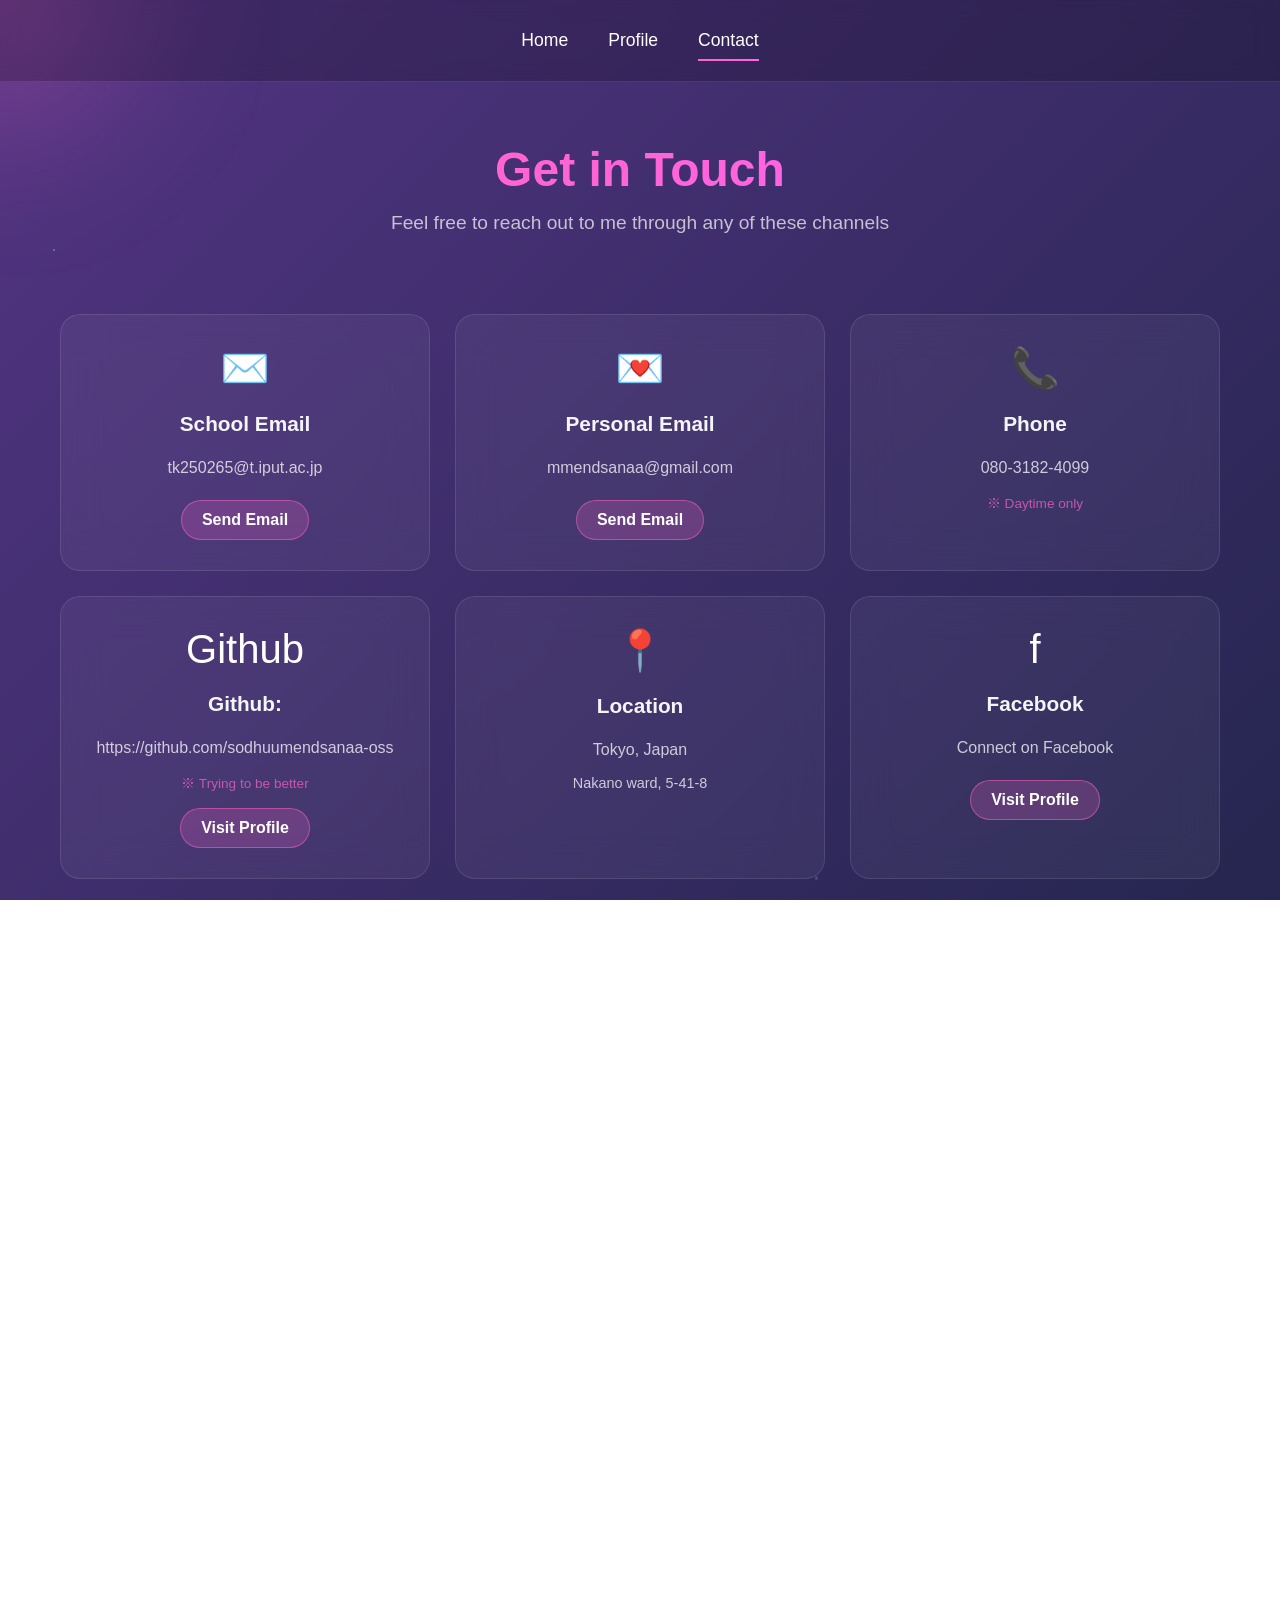
==== contactme.html @ 6705b15a "Update contactme.html" ====
<!DOCTYPE html>
<html lang="ja">
<head>
    <meta charset="UTF-8">
    <meta name="viewport" content="width=device-width, initial-scale=1.0">
    <title>Contact Me - Mendsanaa</title>
    <link rel="stylesheet" href="images/images2/contact.css">
</head>
<body>
    <!-- Animated background -->
    <div class="animated-bg"></div>
    
    <!-- Particle background -->
    <div class="particles-container" id="particlesContainer"></div>
    
    <!-- Mouse glow effect -->
    <div class="mouse-glow" id="mouseGlow"></div>

    <div class="container">
        <!-- Header with navigation -->
        <header class="header">
            <nav class="nav">
                <a href="index.html" class="nav-link">Home</a>
                <a href="index2.html" class="nav-link">Profile</a>
                <a href="contactme.html" class="nav-link active">Contact</a>
            </nav>
        </header>

        <!-- Main Contact Section -->
        <main class="contact-container">
            <!-- Contact Title -->
            <div class="contact-header">
                <h1>Get in Touch</h1>
                <p>Feel free to reach out to me through any of these channels</p>
            </div>

            <!-- Contact Cards Grid -->
            <div class="contact-grid">
                <!-- Email Card -->
                <div class="contact-card">
                    <div class="card-icon">✉️</div>
                    <h3>School Email</h3>
                    <p class="contact-detail">tk250265@t.iput.ac.jp</p>
                    <a href="mailto:tk250265@t.iput.ac.jp" class="card-link">Send Email</a>
                </div>

                <!-- Personal Email Card -->
                <div class="contact-card">
                    <div class="card-icon">💌</div>
                    <h3>Personal Email</h3>
                    <p class="contact-detail">mmendsanaa@gmail.com</p>
                    <a href="mailto:mmendsanaa@gmail.com" class="card-link">Send Email</a>
                </div>

                <!-- Phone Card -->
                <div class="contact-card">
                    <div class="card-icon">📞</div>
                    <h3>Phone</h3>
                    <p class="contact-detail">080-3182-4099</p>
                    <p class="card-note">※ Daytime only</p>
                </div>
                <div class="contact-card">
                    <div class="card-icon">Github</div>
                    <h3>Github:</h3>
                    <p class="contact-detail">https://github.com/sodhuumendsanaa-oss</p>
                    <p class="card-note">※ Trying to be better</p>
                    <a href="https://github.com/sodhuumendsanaa-oss" class="card-link" target="_blank" rel="noopener noreferrer">Visit Profile</a>
                </div>

                <!-- Location Card -->
                <div class="contact-card">
                    <div class="card-icon">📍</div>
                    <h3>Location</h3>
                    <p class="contact-detail">Tokyo, Japan</p>
                    <p class="contact-detail" style="font-size: 0.9rem;">Nakano ward, 5-41-8</p>
                </div>

                <!-- Facebook Card -->
                <div class="contact-card">
                    <div class="card-icon">f</div>
                    <h3>Facebook</h3>
                    <p class="contact-detail">Connect on Facebook</p>
                    <a href="https://www.facebook.com/profile.php?id=100008332772285" class="card-link" target="_blank" rel="noopener noreferrer">Visit Profile</a>
                </div>
                <div class="contact-card">
                    <div class="card-icon">Linkedin</div>
                    <h3>Linked in</h3>
                    <p class="contact-detail">Connect on Linkedin</p>
                    <a href="https://www.linkedin.com/in/myagmar-mendsanaa-64799b420/" class="card-link" target="_blank" rel="noopener noreferrer">Visit Profile</a>
                </div>

                <!-- Availability Card -->
                <div class="contact-card">
                    <div class="card-icon">⏰</div>
                    <h3>Availability</h3>
                    <p class="contact-detail">Best to contact during</p>
                    <p class="contact-detail" style="font-size: 0.9rem;">Daytime Hours (JST)</p>
                </div>
            </div>

            <!-- Contact Form Section -->
            <div class="contact-form-section">
                <h2>Send me a Message</h2>
                <form class="contact-form" id="contactForm">
                    <div class="form-group">
                        <label for="name">Your Name</label>
                        <input type="text" id="name" name="name" required>
                    </div>
                    <div class="form-group">
                        <label for="email">Your Email</label>
                        <input type="email" id="email" name="email" required>
                    </div>
                    <div class="form-group">
                        <label for="subject">Subject</label>
                        <input type="text" id="subject" name="subject" required>
                    </div>
                    <div class="form-group">
                        <label for="message">Message</label>
                        <textarea id="message" name="message" rows="5" required></textarea>
                    </div>
                    <button type="submit" class="btn btn-primary">Send Message</button>
                </form>
            </div>

            <!-- Quick Links -->
            <div class="quick-links">
                <a href="index.html" class="btn btn-secondary">← Back to Home</a>
                <a href="index2.html" class="btn btn-secondary">View Profile →</a>
            </div>
        </main>

        <!-- Footer -->
        <footer class="footer">
            <p>Thank you for reaching out • 2024-2025</p>
        </footer>
    </div>

    <!-- JavaScript -->
    <script src="images/images2/contact.js"></script>
</body>
</html>
---- images/images2/contact.css ----
/* ===== GLOBAL STYLES ===== */
* {
    margin: 0;
    padding: 0;
    box-sizing: border-box;
}

html, body {
    width: 100%;
    height: 100%;
    overflow-x: hidden;
    font-family: 'Segoe UI', Tahoma, Geneva, Verdana, sans-serif;
    color: #fff;
}

/* ===== ANIMATED BACKGROUND ===== */
.animated-bg {
    position: fixed;
    top: 0;
    left: 0;
    width: 100%;
    height: 100%;
    z-index: -2;
    background: linear-gradient(-45deg, #1a1a2e, #0f3460, #16213e, #533483);
    background-size: 400% 400%;
    animation: gradientShift 15s ease infinite;
}

@keyframes gradientShift {
    0% { background-position: 0% 50%; }
    50% { background-position: 100% 50%; }
    100% { background-position: 0% 50%; }
}

/* ===== PARTICLES BACKGROUND ===== */
.particles-container {
    position: fixed;
    top: 0;
    left: 0;
    width: 100%;
    height: 100%;
    z-index: -1;
    pointer-events: none;
}

.particle {
    position: absolute;
    background: rgba(255, 255, 255, 0.5);
    border-radius: 50%;
    pointer-events: none;
}

/* ===== MOUSE GLOW EFFECT ===== */
.mouse-glow {
    position: fixed;
    width: 400px;
    height: 400px;
    background: radial-gradient(circle, rgba(255, 100, 200, 0.3) 0%, transparent 70%);
    border-radius: 50%;
    filter: blur(60px);
    pointer-events: none;
    z-index: -1;
    top: -200px;
    left: -200px;
}

/* ===== MAIN CONTAINER ===== */
.container {
    position: relative;
    z-index: 1;
    min-height: 100vh;
    display: flex;
    flex-direction: column;
    overflow: hidden;
}

/* ===== HEADER & NAVIGATION ===== */
.header {
    padding: 20px 0;
    backdrop-filter: blur(10px);
    background: rgba(0, 0, 0, 0.2);
    border-bottom: 1px solid rgba(255, 255, 255, 0.1);
    position: sticky;
    top: 0;
    z-index: 100;
}

.nav {
    display: flex;
    justify-content: center;
    gap: 40px;
    max-width: 1200px;
    margin: 0 auto;
    padding: 0 20px;
}

.nav-link {
    color: #fff;
    text-decoration: none;
    font-size: 1.1rem;
    font-weight: 500;
    position: relative;
    transition: all 0.3s ease;
    padding: 10px 0;
}

.nav-link::after {
    content: '';
    position: absolute;
    bottom: 0;
    left: 0;
    width: 0;
    height: 2px;
    background: linear-gradient(90deg, #ff64c8, #ff64e8);
    transition: width 0.3s ease;
}

.nav-link:hover::after,
.nav-link.active::after {
    width: 100%;
}

/* ===== CONTACT CONTAINER ===== */
.contact-container {
    flex: 1;
    display: flex;
    flex-direction: column;
    align-items: center;
    justify-content: center;
    gap: 60px;
    padding: 60px 20px;
    max-width: 1200px;
    margin: 0 auto;
    width: 100%;
}

/* ===== CONTACT HEADER ===== */
.contact-header {
    text-align: center;
    animation: fadeInDown 0.8s ease-out;
}

@keyframes fadeInDown {
    from {
        opacity: 0;
        transform: translateY(-30px);
    }
    to {
        opacity: 1;
        transform: translateY(0);
    }
}

.contact-header h1 {
    font-size: 3rem;
    background: linear-gradient(135deg, #ff64c8, #ff64e8);
    -webkit-background-clip: text;
    -webkit-text-fill-color: transparent;
    background-clip: text;
    margin-bottom: 15px;
}

.contact-header p {
    font-size: 1.2rem;
    color: rgba(255, 255, 255, 0.7);
}

/* ===== CONTACT GRID ===== */
.contact-grid {
    display: grid;
    grid-template-columns: repeat(auto-fit, minmax(280px, 1fr));
    gap: 25px;
    width: 100%;
    margin: 20px 0;
}

/* ===== CONTACT CARD ===== */
.contact-card {
    backdrop-filter: blur(20px);
    background: rgba(255, 255, 255, 0.05);
    border: 1px solid rgba(255, 255, 255, 0.1);
    border-radius: 20px;
    padding: 30px;
    display: flex;
    flex-direction: column;
    align-items: center;
    text-align: center;
    transition: all 0.3s ease;
    animation: cardSlideUp 0.8s ease-out;
    animation-fill-mode: both;
}

.contact-card:nth-child(1) { animation-delay: 0.1s; }
.contact-card:nth-child(2) { animation-delay: 0.2s; }
.contact-card:nth-child(3) { animation-delay: 0.3s; }
.contact-card:nth-child(4) { animation-delay: 0.4s; }
.contact-card:nth-child(5) { animation-delay: 0.5s; }
.contact-card:nth-child(6) { animation-delay: 0.6s; }

@keyframes cardSlideUp {
    from {
        opacity: 0;
        transform: translateY(40px);
    }
    to {
        opacity: 1;
        transform: translateY(0);
    }
}

.contact-card:hover {
    background: rgba(255, 100, 200, 0.1);
    border-color: rgba(255, 100, 200, 0.4);
    box-shadow: 0 0 40px rgba(255, 100, 200, 0.25);
    transform: translateY(-10px);
}

.card-icon {
    font-size: 2.5rem;
    margin-bottom: 20px;
    display: block;
}

.contact-card h3 {
    font-size: 1.3rem;
    margin-bottom: 15px;
    color: rgba(255, 255, 255, 0.95);
}

.contact-detail {
    color: rgba(255, 255, 255, 0.75);
    margin: 8px 0;
    word-break: break-all;
}

.card-link {
    margin-top: 15px;
    padding: 10px 20px;
    background: rgba(255, 100, 200, 0.2);
    border: 1.5px solid rgba(255, 100, 200, 0.5);
    border-radius: 20px;
    color: #fff;
    text-decoration: none;
    font-weight: 600;
    transition: all 0.3s ease;
    display: inline-block;
}

.card-link:hover {
    background: rgba(255, 100, 200, 0.3);
    border-color: rgba(255, 100, 200, 0.8);
    box-shadow: 0 0 15px rgba(255, 100, 200, 0.3);
}

.card-note {
    font-size: 0.85rem;
    color: rgba(255, 100, 200, 0.7);
    margin-top: 10px;
}

/* ===== CONTACT FORM SECTION ===== */
.contact-form-section {
    width: 100%;
    max-width: 600px;
    backdrop-filter: blur(20px);
    background: rgba(255, 255, 255, 0.05);
    border: 1px solid rgba(255, 255, 255, 0.1);
    border-radius: 25px;
    padding: 40px;
    animation: fadeInUp 0.8s ease-out 0.3s both;
}

@keyframes fadeInUp {
    from {
        opacity: 0;
        transform: translateY(40px);
    }
    to {
        opacity: 1;
        transform: translateY(0);
    }
}

.contact-form-section h2 {
    font-size: 2rem;
    margin-bottom: 30px;
    text-align: center;
    background: linear-gradient(135deg, #ff64c8, #ff64e8);
    -webkit-background-clip: text;
    -webkit-text-fill-color: transparent;
    background-clip: text;
}

/* ===== FORM STYLES ===== */
.contact-form {
    display: flex;
    flex-direction: column;
    gap: 20px;
}

.form-group {
    display: flex;
    flex-direction: column;
}

.form-group label {
    margin-bottom: 8px;
    font-weight: 600;
    color: rgba(255, 255, 255, 0.9);
}

.form-group input,
.form-group textarea {
    padding: 15px;
    background: rgba(255, 255, 255, 0.05);
    border: 1.5px solid rgba(255, 255, 255, 0.1);
    border-radius: 12px;
    color: #fff;
    font-family: 'Segoe UI', Tahoma, Geneva, Verdana, sans-serif;
    font-size: 1rem;
    transition: all 0.3s ease;
}

.form-group input::placeholder,
.form-group textarea::placeholder {
    color: rgba(255, 255, 255, 0.3);
}

.form-group input:focus,
.form-group textarea:focus {
    outline: none;
    background: rgba(255, 255, 255, 0.08);
    border-color: rgba(255, 100, 200, 0.5);
    box-shadow: 0 0 20px rgba(255, 100, 200, 0.2);
}

.form-group textarea {
    resize: vertical;
    min-height: 120px;
}

/* ===== BUTTONS ===== */
.btn {
    padding: 15px 35px;
    border: none;
    border-radius: 25px;
    font-size: 1.05rem;
    font-weight: 700;
    cursor: pointer;
    text-decoration: none;
    transition: all 0.3s ease;
    position: relative;
    overflow: hidden;
    display: inline-block;
    text-align: center;
}

.btn::before {
    content: '';
    position: absolute;
    inset: 0;
    background: linear-gradient(135deg, rgba(255, 255, 255, 0.2), transparent);
    border-radius: 25px;
    z-index: -1;
}

.btn-primary {
    background: linear-gradient(135deg, #ff64c8, #ff100f);
    color: white;
    box-shadow: 0 4px 20px rgba(255, 100, 200, 0.3);
    width: 100%;
}

.btn-primary:hover {
    transform: translateY(-3px);
    box-shadow: 0 8px 35px rgba(255, 100, 200, 0.5);
}

.btn-secondary {
    background: rgba(255, 255, 255, 0.1);
    color: white;
    border: 2px solid rgba(255, 100, 200, 0.4);
}

.btn-secondary:hover {
    background: rgba(255, 100, 200, 0.2);
    border-color: rgba(255, 100, 200, 0.8);
    box-shadow: 0 0 25px rgba(255, 100, 200, 0.3);
    transform: translateY(-3px);
}

/* ===== QUICK LINKS ===== */
.quick-links {
    display: flex;
    gap: 20px;
    flex-wrap: wrap;
    justify-content: center;
    animation: fadeInUp 0.8s ease-out 0.5s both;
}

/* ===== FOOTER ===== */
.footer {
    text-align: center;
    padding: 30px 20px;
    background: rgba(0, 0, 0, 0.3);
    border-top: 1px solid rgba(255, 255, 255, 0.1);
    backdrop-filter: blur(10px);
    color: rgba(255, 255, 255, 0.6);
    font-size: 0.9rem;
}

/* ===== RESPONSIVE DESIGN ===== */
@media (max-width: 768px) {
    .contact-header h1 {
        font-size: 2rem;
    }

    .contact-form-section {
        padding: 25px;
    }

    .contact-grid {
        grid-template-columns: repeat(auto-fit, minmax(200px, 1fr));
        gap: 15px;
    }

    .contact-card {
        padding: 20px;
    }

    .card-icon {
        font-size: 2rem;
    }

    .nav {
        gap: 20px;
    }

    .nav-link {
        font-size: 0.95rem;
    }

    .quick-links {
        flex-direction: column;
    }

    .quick-links .btn {
        width: 100%;
    }

    .mouse-glow {
        width: 250px;
        height: 250px;
        top: -125px;
        left: -125px;
    }
}

@media (max-width: 480px) {
    .contact-container {
        padding: 30px 15px;
        gap: 40px;
    }

    .contact-header h1 {
        font-size: 1.8rem;
    }

    .contact-header p {
        font-size: 1rem;
    }

    .contact-grid {
        grid-template-columns: 1fr;
    }

    .contact-form-section {
        border-radius: 15px;
        padding: 20px;
    }

    .btn {
        padding: 12px 24px;
        font-size: 0.95rem;
    }

    .contact-detail {
        font-size: 0.9rem;
    }
}
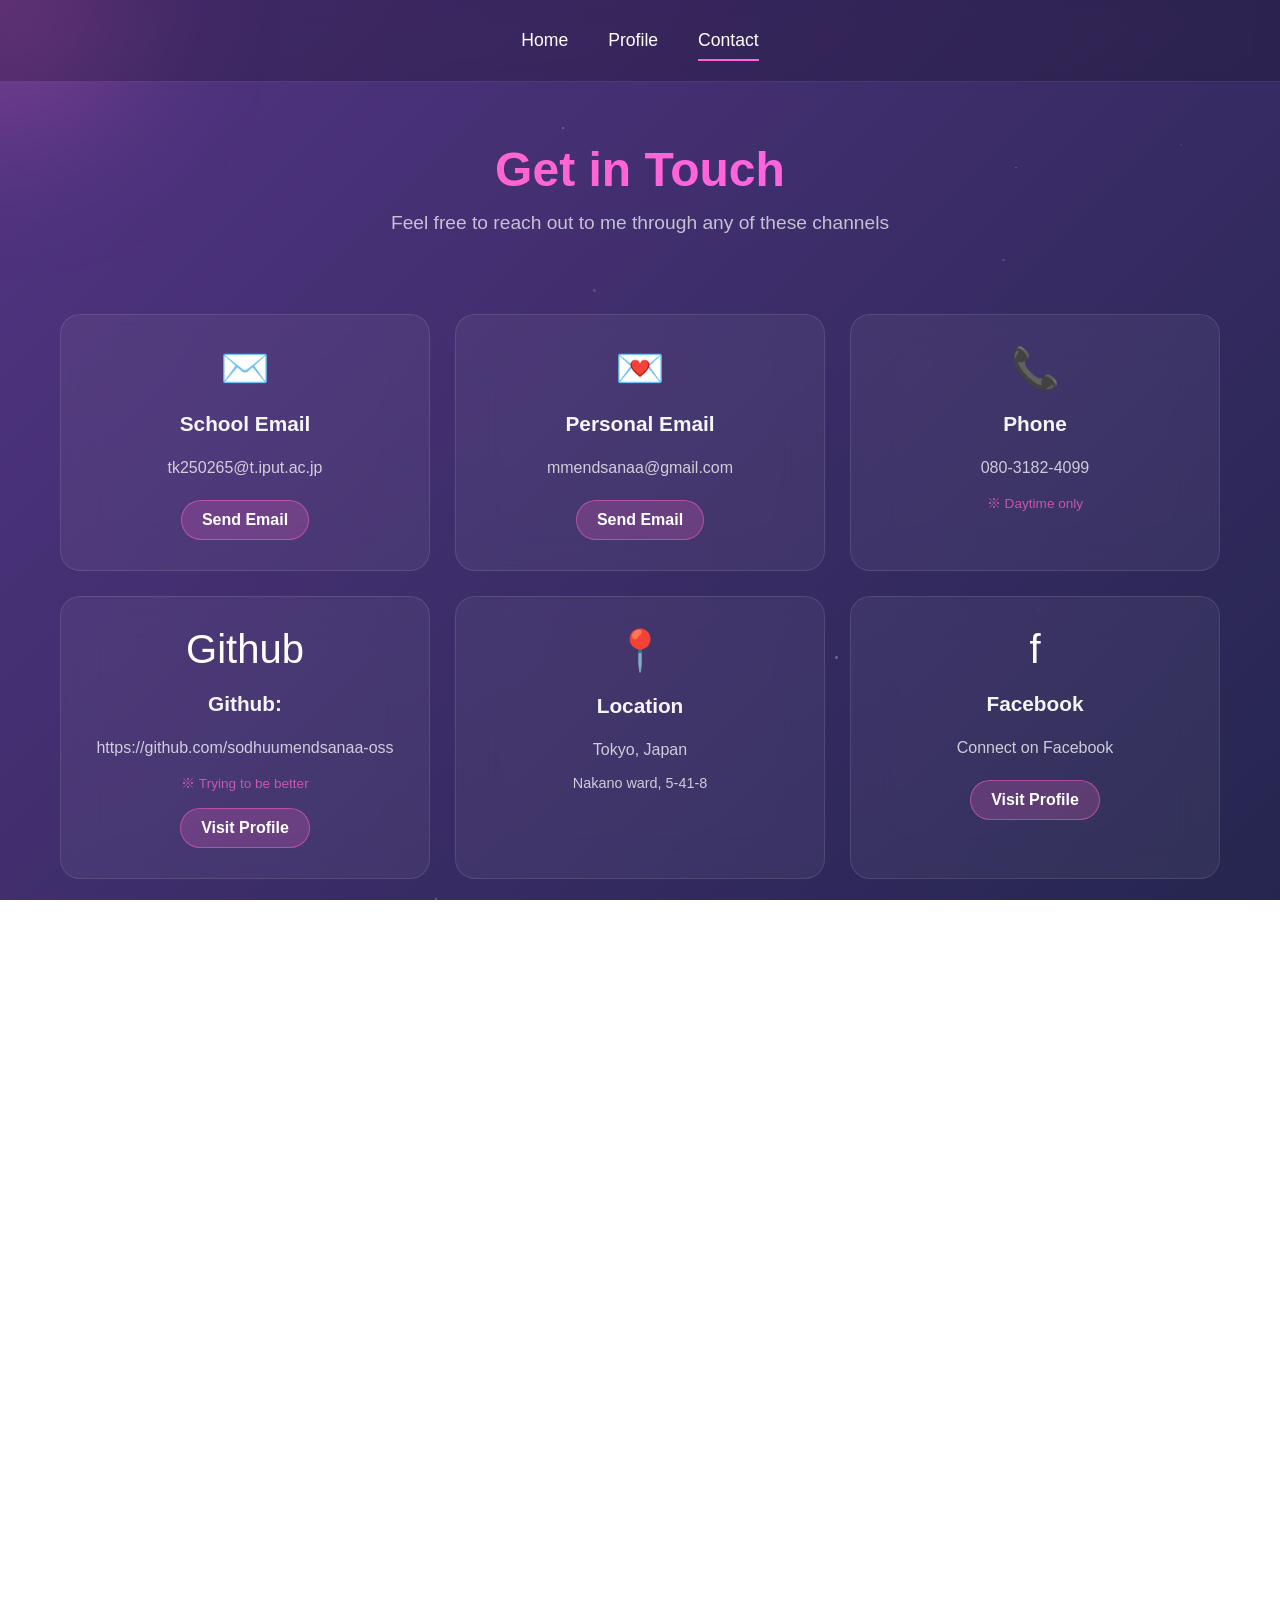
==== commit 5e7b362b: "Update contactme.html" ====
--- a/contactme.html
+++ b/contactme.html
@@ -86,7 +86,7 @@
                     <div class="card-icon">Linkedin</div>
                     <h3>Linked in</h3>
                     <p class="contact-detail">Connect on Linkedin</p>
-                    <a href="https://www.linkedin.com/in/myagmar-mendsanaa-64799b420/" class="card-link" target="_blank" rel="noopener noreferrer">Visit Profile</a>
+                    <a href="www.linkedin.com/in/myagmar-mendsanaa-64799b420" class="card-link" target="_blank" rel="noopener noreferrer">Visit Profile</a>
                 </div>
 
                 <!-- Availability Card -->
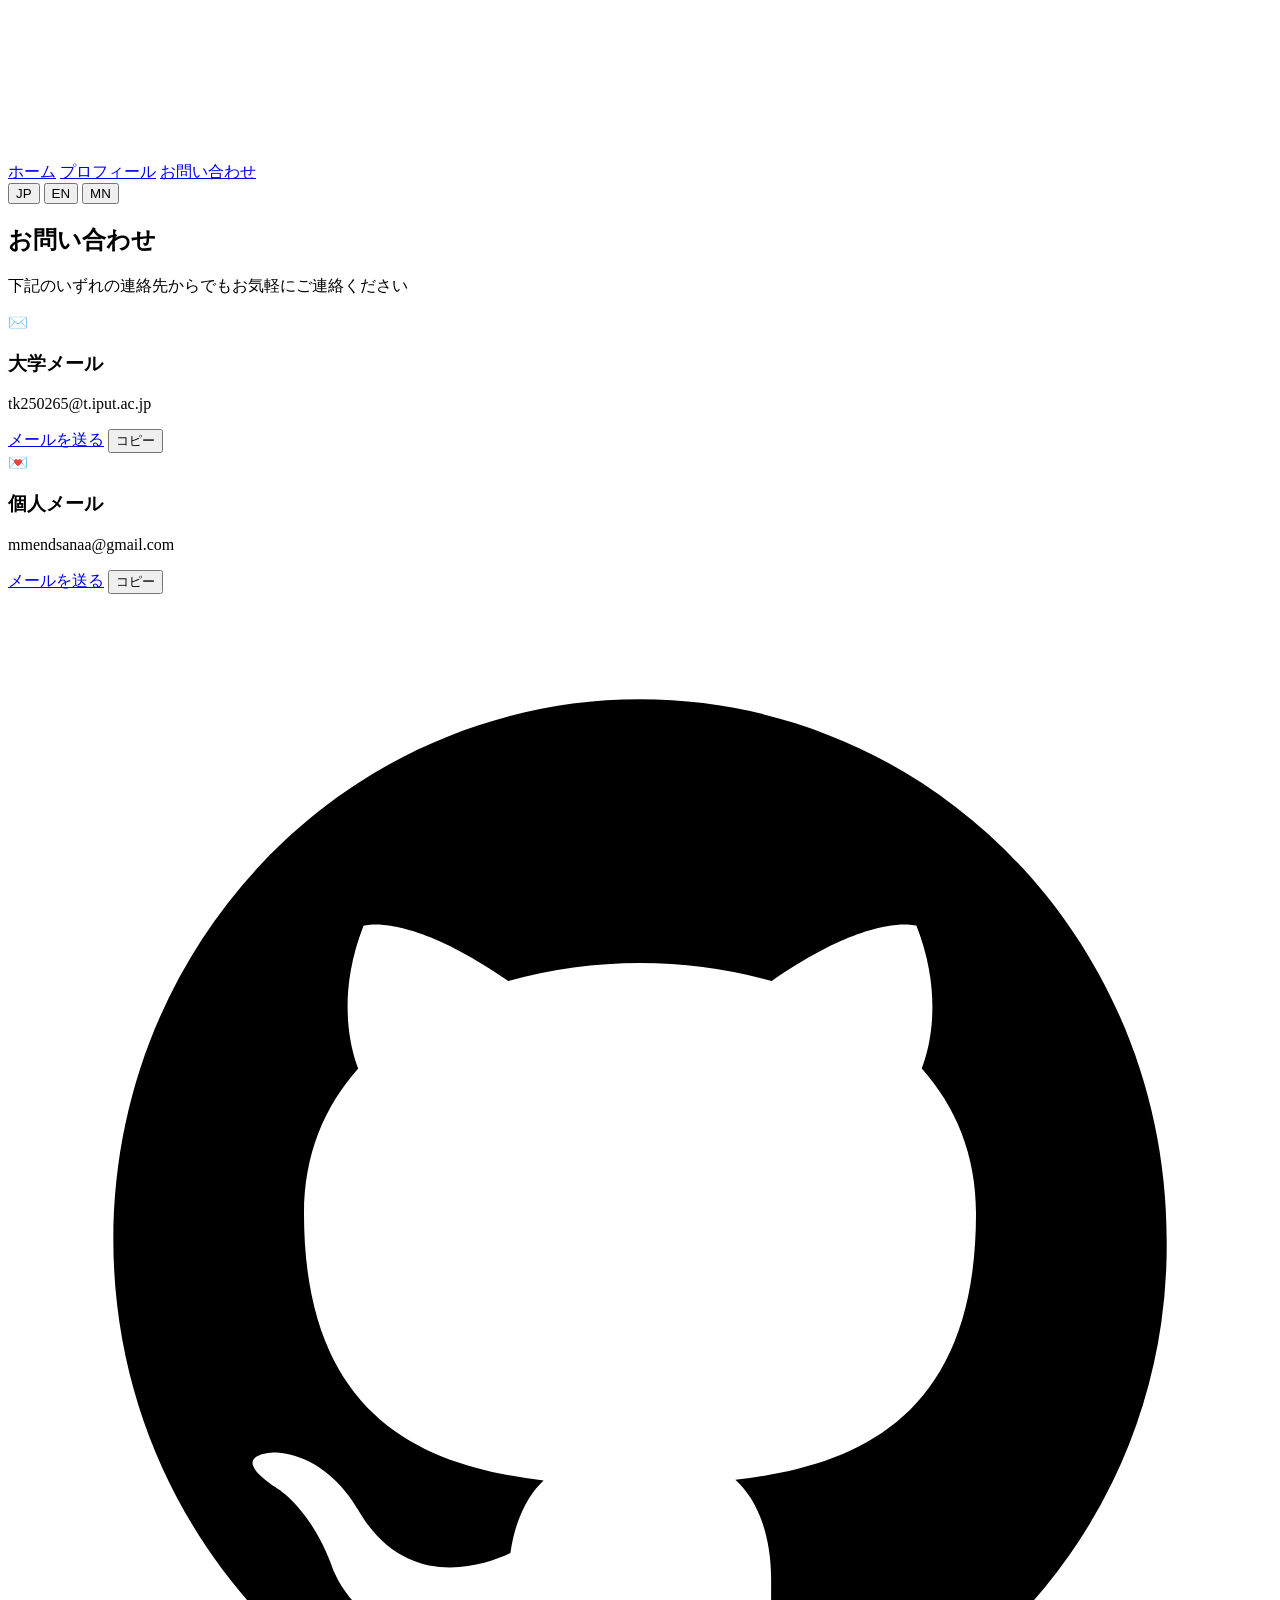
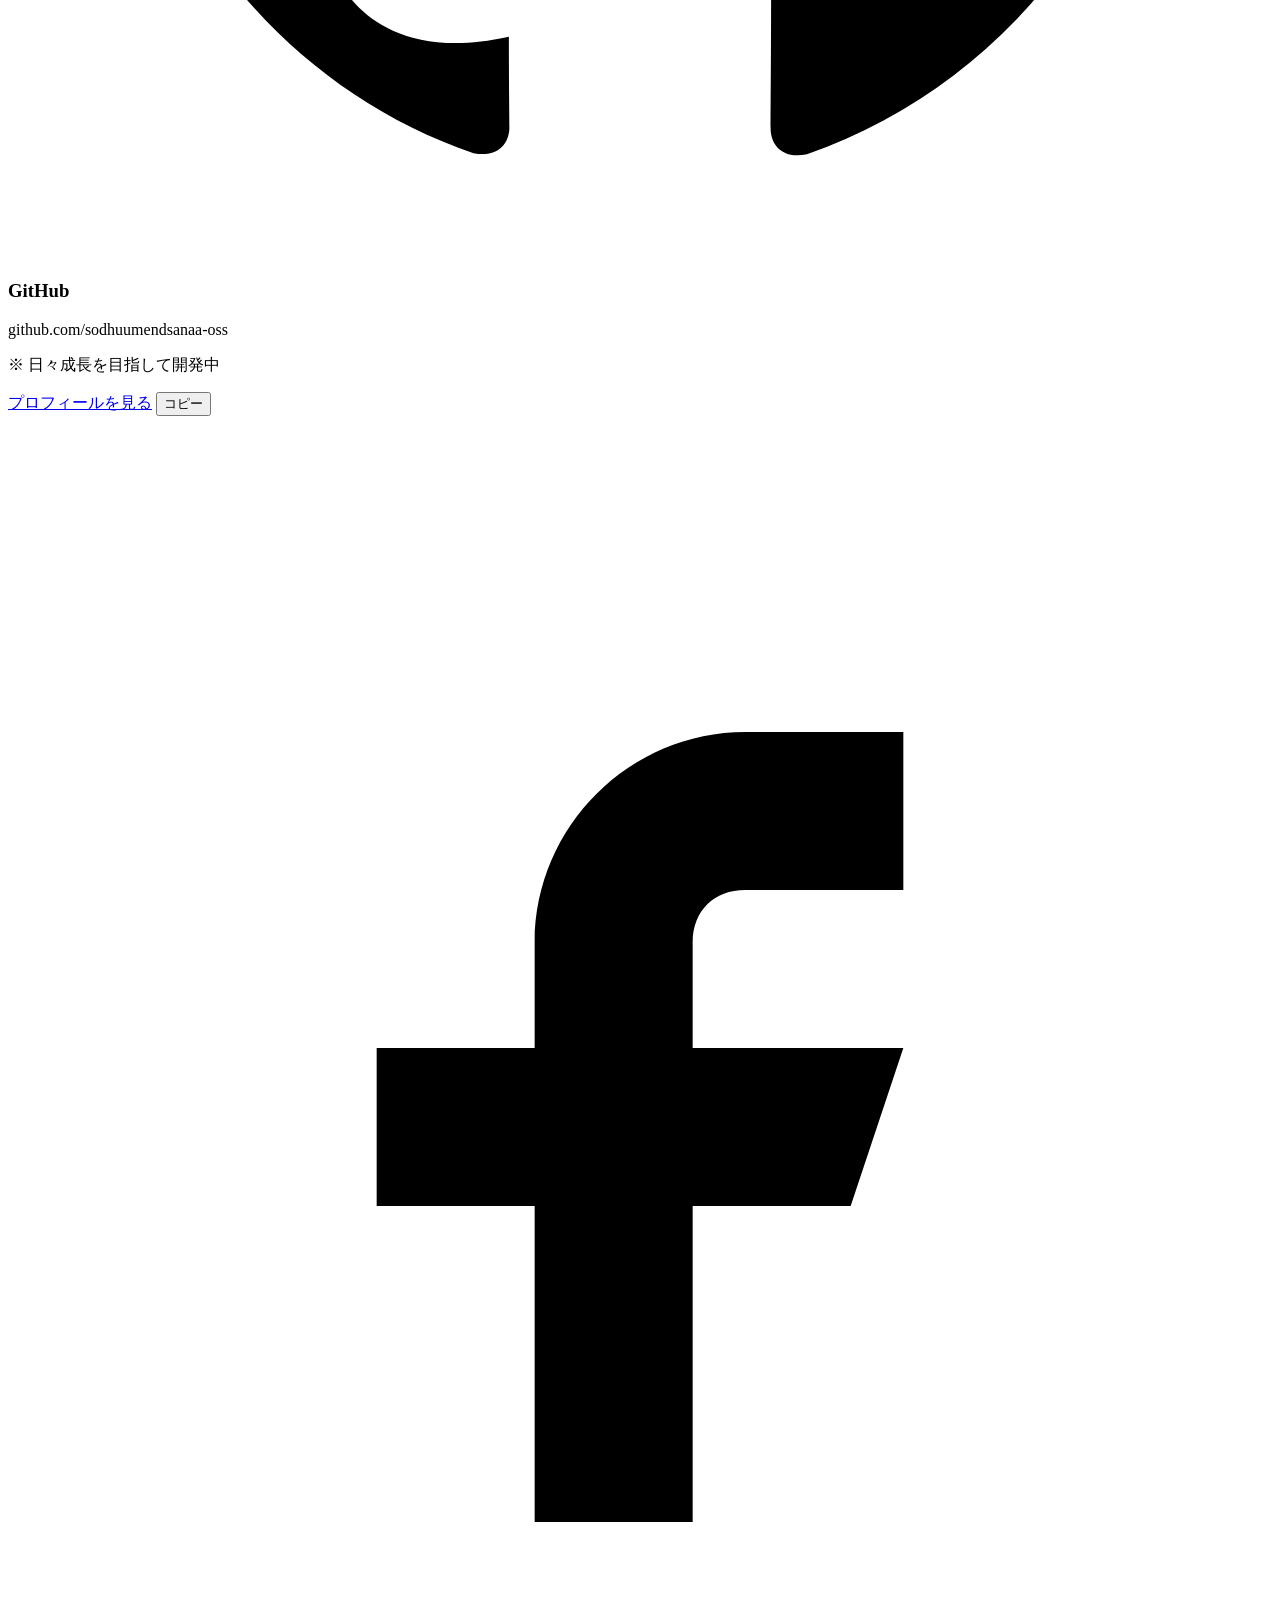
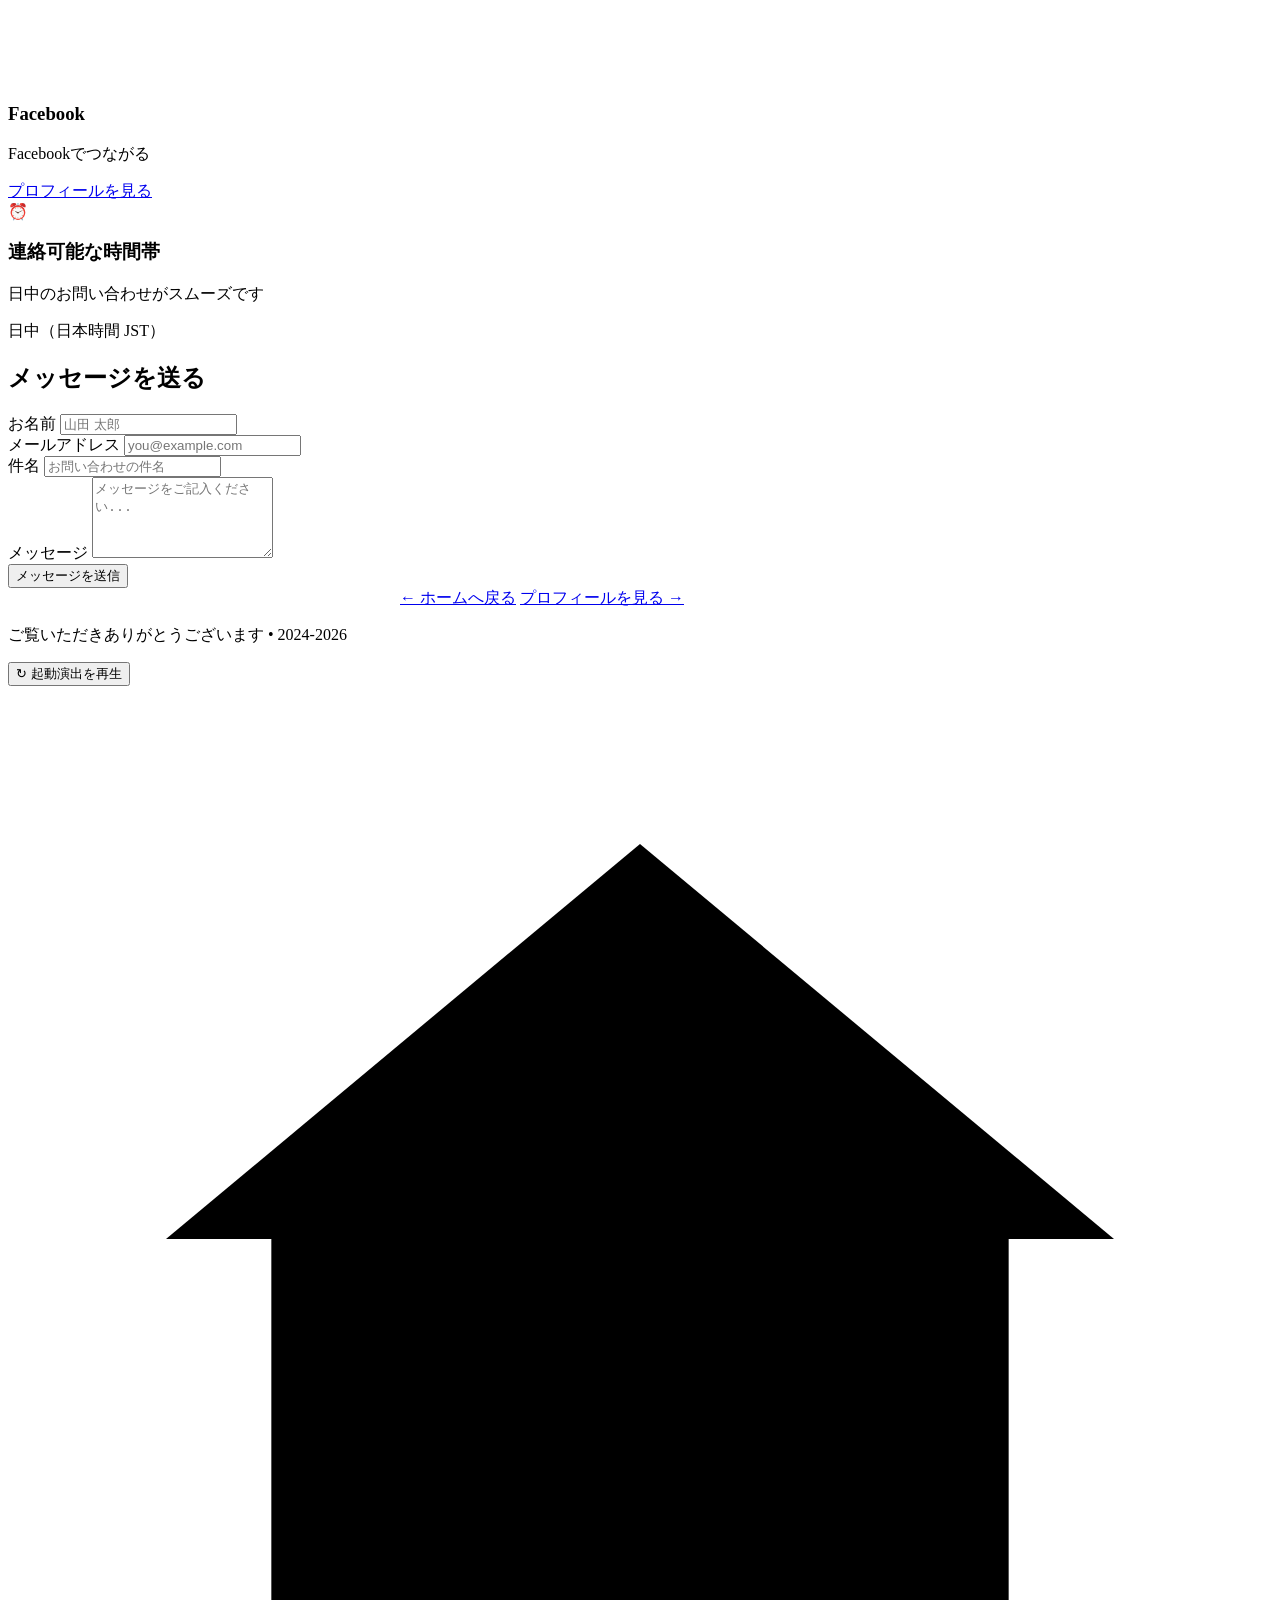
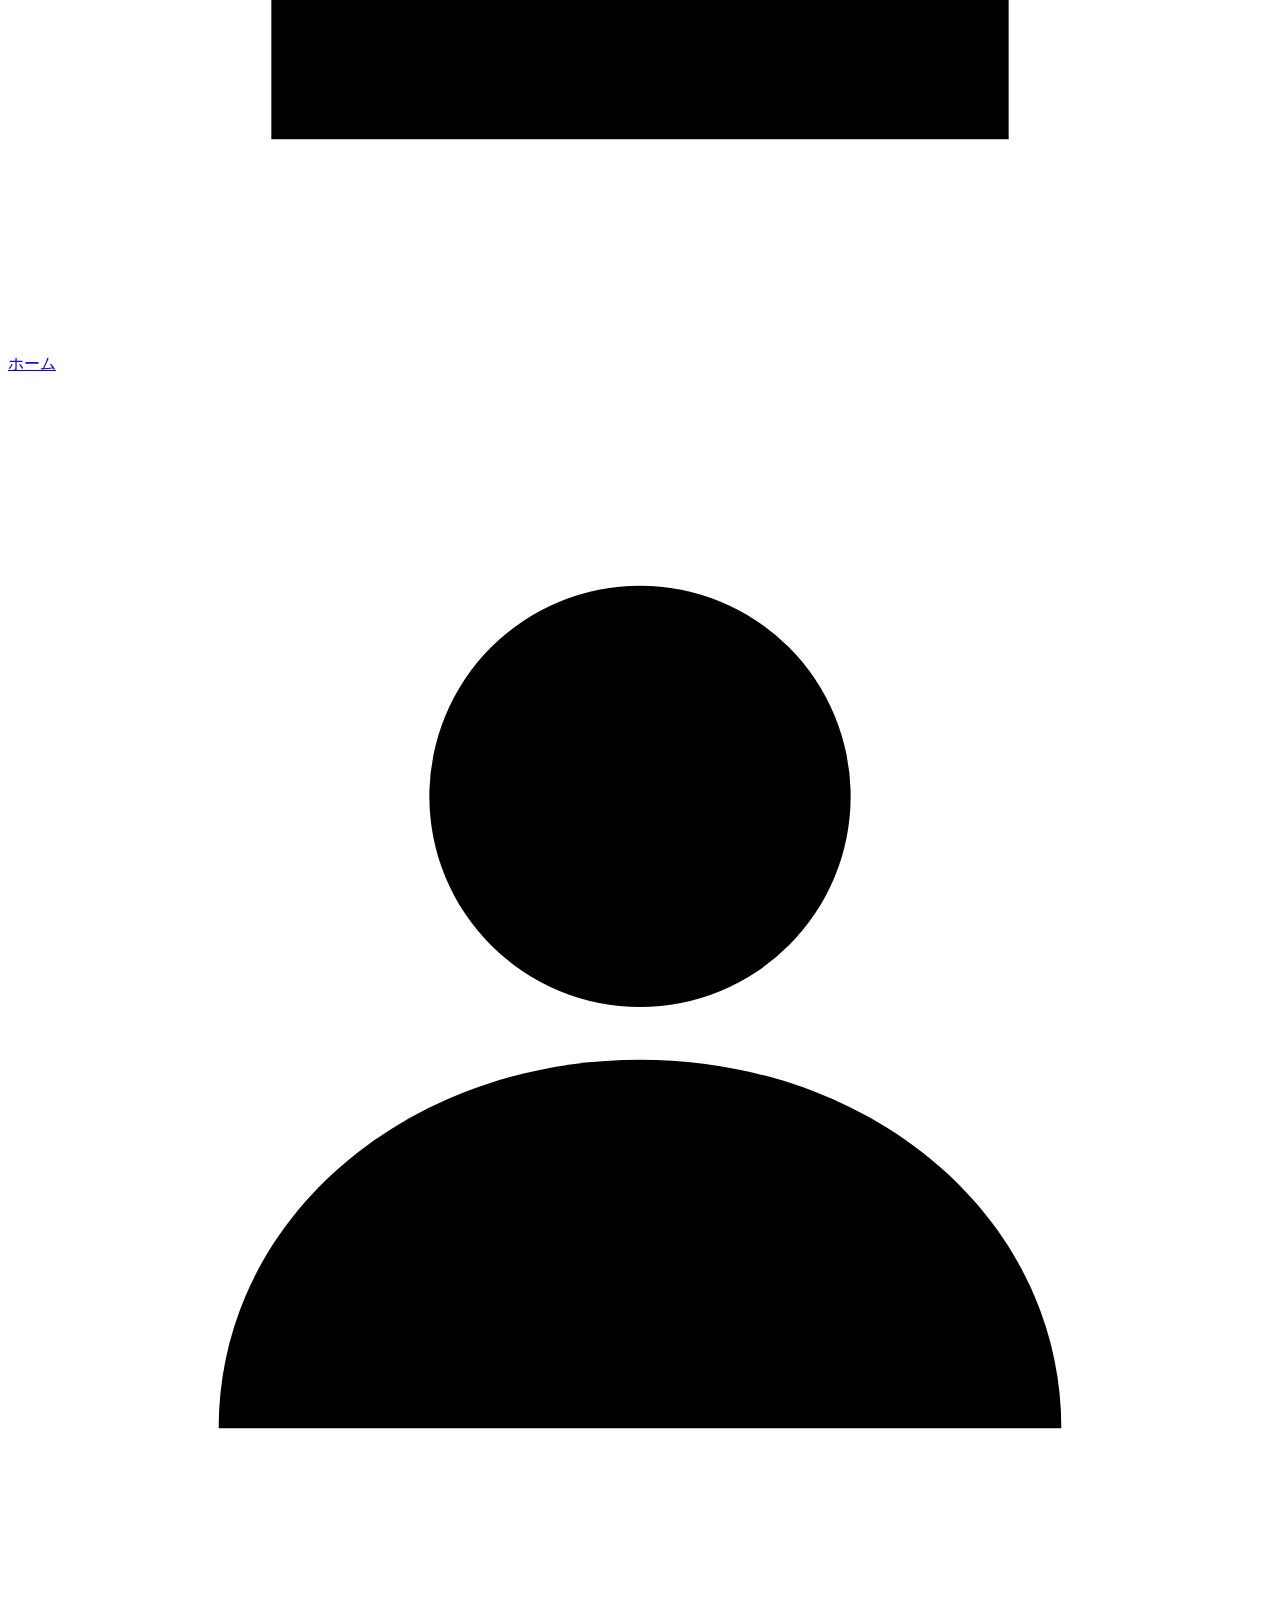
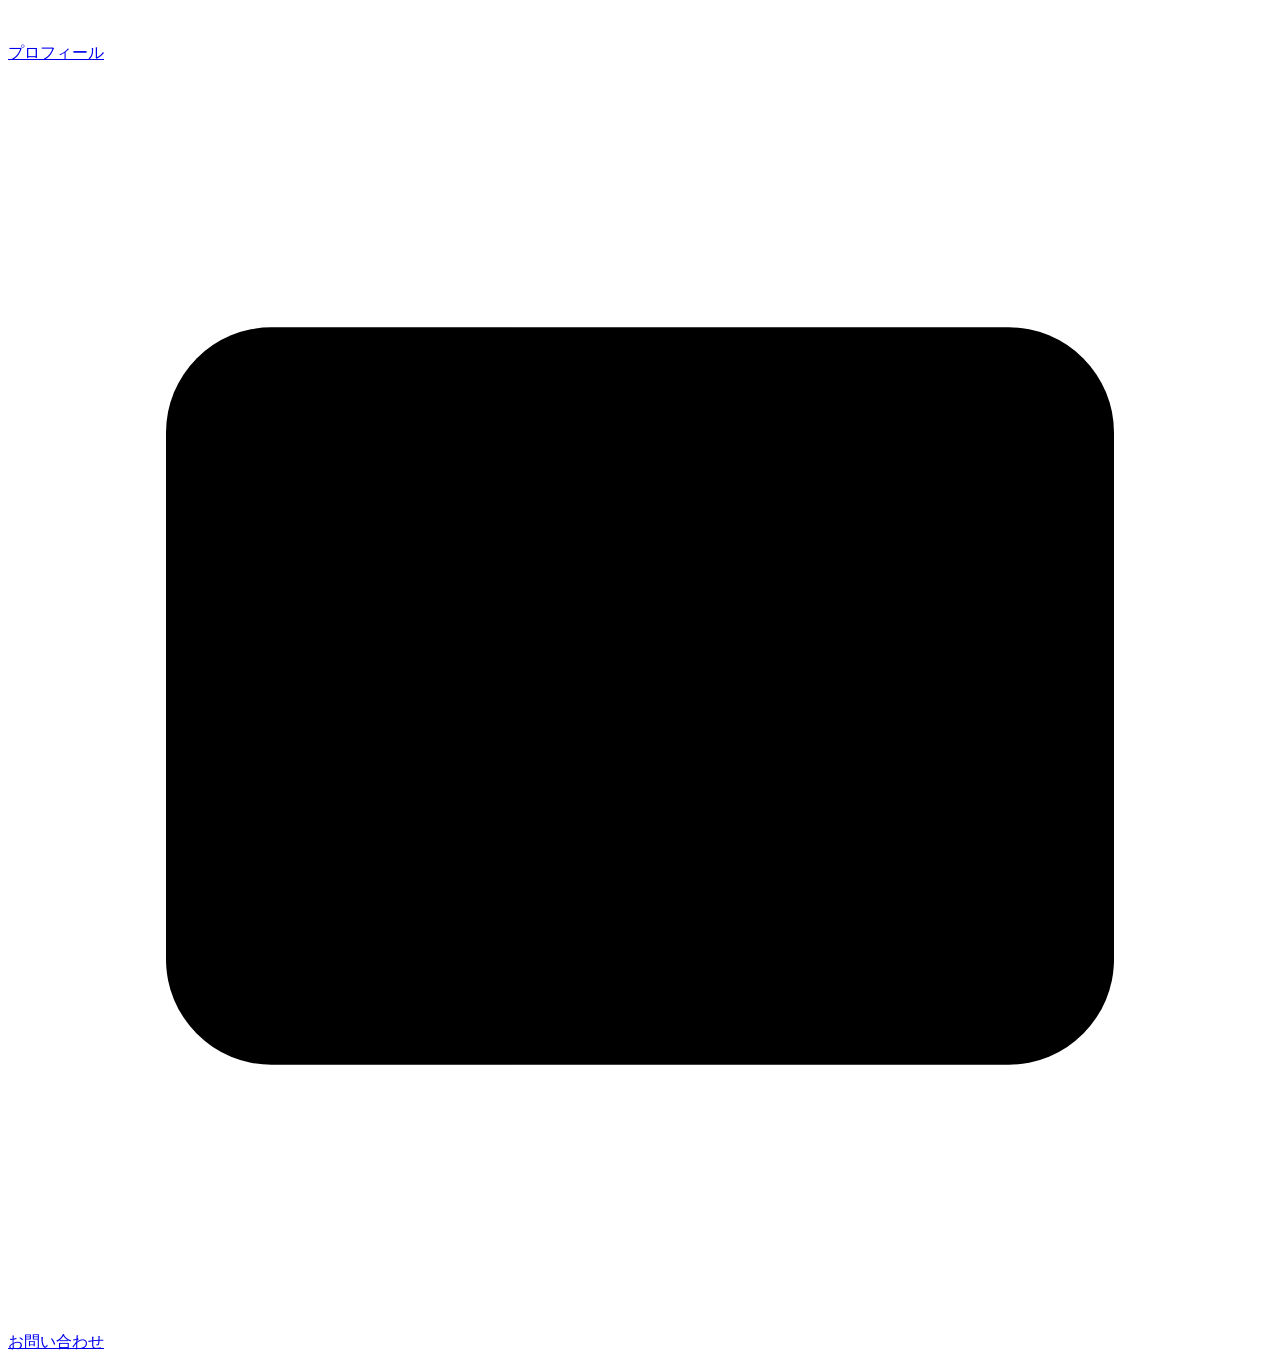
==== commit c1122239: "Add files via upload" ====
--- a/contactme.html
+++ b/contactme.html
@@ -1,141 +1,179 @@
-<!DOCTYPE html>
-<html lang="ja">
-<head>
-    <meta charset="UTF-8">
-    <meta name="viewport" content="width=device-width, initial-scale=1.0">
-    <title>Contact Me - Mendsanaa</title>
-    <link rel="stylesheet" href="images/images2/contact.css">
-</head>
-<body>
-    <!-- Animated background -->
-    <div class="animated-bg"></div>
-    
-    <!-- Particle background -->
-    <div class="particles-container" id="particlesContainer"></div>
-    
-    <!-- Mouse glow effect -->
-    <div class="mouse-glow" id="mouseGlow"></div>
-
-    <div class="container">
-        <!-- Header with navigation -->
-        <header class="header">
-            <nav class="nav">
-                <a href="index.html" class="nav-link">Home</a>
-                <a href="index2.html" class="nav-link">Profile</a>
-                <a href="contactme.html" class="nav-link active">Contact</a>
-            </nav>
-        </header>
-
-        <!-- Main Contact Section -->
-        <main class="contact-container">
-            <!-- Contact Title -->
-            <div class="contact-header">
-                <h1>Get in Touch</h1>
-                <p>Feel free to reach out to me through any of these channels</p>
-            </div>
-
-            <!-- Contact Cards Grid -->
-            <div class="contact-grid">
-                <!-- Email Card -->
-                <div class="contact-card">
-                    <div class="card-icon">✉️</div>
-                    <h3>School Email</h3>
-                    <p class="contact-detail">tk250265@t.iput.ac.jp</p>
-                    <a href="mailto:tk250265@t.iput.ac.jp" class="card-link">Send Email</a>
-                </div>
-
-                <!-- Personal Email Card -->
-                <div class="contact-card">
-                    <div class="card-icon">💌</div>
-                    <h3>Personal Email</h3>
-                    <p class="contact-detail">mmendsanaa@gmail.com</p>
-                    <a href="mailto:mmendsanaa@gmail.com" class="card-link">Send Email</a>
-                </div>
-
-                <!-- Phone Card -->
-                <div class="contact-card">
-                    <div class="card-icon">📞</div>
-                    <h3>Phone</h3>
-                    <p class="contact-detail">080-3182-4099</p>
-                    <p class="card-note">※ Daytime only</p>
-                </div>
-                <div class="contact-card">
-                    <div class="card-icon">Github</div>
-                    <h3>Github:</h3>
-                    <p class="contact-detail">https://github.com/sodhuumendsanaa-oss</p>
-                    <p class="card-note">※ Trying to be better</p>
-                    <a href="https://github.com/sodhuumendsanaa-oss" class="card-link" target="_blank" rel="noopener noreferrer">Visit Profile</a>
-                </div>
-
-                <!-- Location Card -->
-                <div class="contact-card">
-                    <div class="card-icon">📍</div>
-                    <h3>Location</h3>
-                    <p class="contact-detail">Tokyo, Japan</p>
-                    <p class="contact-detail" style="font-size: 0.9rem;">Nakano ward, 5-41-8</p>
-                </div>
-
-                <!-- Facebook Card -->
-                <div class="contact-card">
-                    <div class="card-icon">f</div>
-                    <h3>Facebook</h3>
-                    <p class="contact-detail">Connect on Facebook</p>
-                    <a href="https://www.facebook.com/profile.php?id=100008332772285" class="card-link" target="_blank" rel="noopener noreferrer">Visit Profile</a>
-                </div>
-                <div class="contact-card">
-                    <div class="card-icon">Linkedin</div>
-                    <h3>Linked in</h3>
-                    <p class="contact-detail">Connect on Linkedin</p>
-                    <a href="www.linkedin.com/in/myagmar-mendsanaa-64799b420" class="card-link" target="_blank" rel="noopener noreferrer">Visit Profile</a>
-                </div>
-
-                <!-- Availability Card -->
-                <div class="contact-card">
-                    <div class="card-icon">⏰</div>
-                    <h3>Availability</h3>
-                    <p class="contact-detail">Best to contact during</p>
-                    <p class="contact-detail" style="font-size: 0.9rem;">Daytime Hours (JST)</p>
-                </div>
-            </div>
-
-            <!-- Contact Form Section -->
-            <div class="contact-form-section">
-                <h2>Send me a Message</h2>
-                <form class="contact-form" id="contactForm">
-                    <div class="form-group">
-                        <label for="name">Your Name</label>
-                        <input type="text" id="name" name="name" required>
-                    </div>
-                    <div class="form-group">
-                        <label for="email">Your Email</label>
-                        <input type="email" id="email" name="email" required>
-                    </div>
-                    <div class="form-group">
-                        <label for="subject">Subject</label>
-                        <input type="text" id="subject" name="subject" required>
-                    </div>
-                    <div class="form-group">
-                        <label for="message">Message</label>
-                        <textarea id="message" name="message" rows="5" required></textarea>
-                    </div>
-                    <button type="submit" class="btn btn-primary">Send Message</button>
-                </form>
-            </div>
-
-            <!-- Quick Links -->
-            <div class="quick-links">
-                <a href="index.html" class="btn btn-secondary">← Back to Home</a>
-                <a href="index2.html" class="btn btn-secondary">View Profile →</a>
-            </div>
-        </main>
-
-        <!-- Footer -->
-        <footer class="footer">
-            <p>Thank you for reaching out • 2024-2025</p>
-        </footer>
-    </div>
-
-    <!-- JavaScript -->
-    <script src="images/images2/contact.js"></script>
-</body>
-</html>
+<!DOCTYPE html>
+<html lang="ja">
+<head>
+    <meta charset="UTF-8">
+    <meta name="viewport" content="width=device-width, initial-scale=1.0, viewport-fit=cover">
+    <meta name="theme-color" content="#16213e">
+    <link rel="icon" type="image/svg+xml" href="data:image/svg+xml,%3Csvg xmlns='http://www.w3.org/2000/svg' viewBox='0 0 64 64'%3E%3Crect width='64' height='64' rx='16' fill='%2316213e'/%3E%3Ctext x='50%25' y='54%25' dominant-baseline='middle' text-anchor='middle' font-family='sans-serif' font-weight='800' font-size='34' fill='%2364c8ff'%3EM%3C/text%3E%3C/svg%3E">
+    <title>お問い合わせ - Mendsanaa</title>
+    <script>
+        if (!sessionStorage.getItem('mendsanaa_boot_done') || location.search.indexOf('intro=1') !== -1) {
+            document.documentElement.classList.add('boot-active');
+        }
+    </script>
+    <link rel="preconnect" href="https://fonts.googleapis.com">
+    <link rel="preconnect" href="https://fonts.gstatic.com" crossorigin>
+    <link href="https://fonts.googleapis.com/css2?family=JetBrains+Mono:wght@500;700;800&family=Noto+Sans+JP:wght@400;500;700;800&family=Noto+Sans:wght@400;600;700&family=Plus+Jakarta+Sans:wght@600;700;800&display=swap" rel="stylesheet">
+    <link rel="stylesheet" href="images/images2/styles.css">
+</head>
+<body data-page="contact">
+    <!-- Animated Gradient Background -->
+    <div class="animated-bg" aria-hidden="true"></div>
+    <canvas class="particles-canvas" id="particlesCanvas" aria-hidden="true"></canvas>
+    <div class="mouse-glow" id="mouseGlow" aria-hidden="true"></div>
+
+    <div class="page-shell">
+        <!-- Clean Sticky Header -->
+        <header class="top-bar">
+            <div class="top-bar-inner">
+                <nav class="desktop-nav" aria-label="Main navigation">
+                    <a href="index.html" data-i18n="nav_home">ホーム</a>
+                    <a href="index2.html" data-i18n="nav_profile">プロフィール</a>
+                    <a href="contactme.html" class="active" data-i18n="nav_contact">お問い合わせ</a>
+                </nav>
+
+                <div class="lang-switcher" role="group" aria-label="Language switcher">
+                    <button type="button" class="lang-btn active" data-lang="ja" aria-pressed="true">JP</button>
+                    <button type="button" class="lang-btn" data-lang="en" aria-pressed="false">EN</button>
+                    <button type="button" class="lang-btn" data-lang="mn" aria-pressed="false">MN</button>
+                </div>
+            </div>
+        </header>
+
+        <!-- Main Contact Content -->
+        <main class="main-content">
+            <section class="section-block reveal is-in">
+                <div class="section-header">
+                    <h1 class="section-title" data-i18n="contact_title">お問い合わせ</h1>
+                    <p class="section-subtitle" data-i18n="contact_sub">下記のいずれの連絡先からでもお気軽にご連絡ください</p>
+                </div>
+
+                <!-- Contact Cards Grid -->
+                <div class="contact-grid">
+                    <article class="glass-card contact-card">
+                        <div class="contact-card-head">
+                            <div class="contact-icon-box">✉️</div>
+                            <h3 data-i18n="contact_school_email">大学メール</h3>
+                        </div>
+                        <p class="contact-detail">tk250265@t.iput.ac.jp</p>
+                        <div class="contact-card-actions">
+                            <a href="mailto:tk250265@t.iput.ac.jp" class="mini-btn" data-i18n="contact_btn_email">メールを送る</a>
+                            <button type="button" class="mini-btn copy-btn" data-copy="tk250265@t.iput.ac.jp" data-i18n="contact_btn_copy">コピー</button>
+                        </div>
+                    </article>
+
+                    <article class="glass-card contact-card">
+                        <div class="contact-card-head">
+                            <div class="contact-icon-box">💌</div>
+                            <h3 data-i18n="contact_personal_email">個人メール</h3>
+                        </div>
+                        <p class="contact-detail">mmendsanaa@gmail.com</p>
+                        <div class="contact-card-actions">
+                            <a href="mailto:mmendsanaa@gmail.com" class="mini-btn" data-i18n="contact_btn_email">メールを送る</a>
+                            <button type="button" class="mini-btn copy-btn" data-copy="mmendsanaa@gmail.com" data-i18n="contact_btn_copy">コピー</button>
+                        </div>
+                    </article>
+
+                    <article class="glass-card contact-card">
+                        <div class="contact-card-head">
+                            <div class="contact-icon-box">
+                                <svg viewBox="0 0 24 24"><path d="M12 2C6.48 2 2 6.58 2 12.26c0 4.54 2.87 8.39 6.84 9.75.5.09.68-.22.68-.49 0-.24-.01-.88-.01-1.72-2.78.62-3.37-1.37-3.37-1.37-.45-1.18-1.11-1.5-1.11-1.5-.91-.64.07-.63.07-.63 1 .07 1.53 1.06 1.53 1.06.89 1.57 2.34 1.12 2.91.85.09-.66.35-1.12.63-1.38-2.22-.26-4.55-1.14-4.55-5.07 0-1.12.39-2.03 1.03-2.75-.1-.26-.45-1.3.1-2.71 0 0 .84-.28 2.75 1.05a9.3 9.3 0 0 1 5 0c1.91-1.33 2.75-1.05 2.75-1.05.55 1.41.2 2.45.1 2.71.64.72 1.03 1.63 1.03 2.75 0 3.94-2.34 4.8-4.57 5.06.36.32.68.94.68 1.9 0 1.37-.01 2.48-.01 2.82 0 .27.18.59.69.49A10.22 10.22 0 0 0 22 12.26C22 6.58 17.52 2 12 2z"/></svg>
+                            </div>
+                            <h3>GitHub</h3>
+                        </div>
+                        <p class="contact-detail">github.com/sodhuumendsanaa-oss</p>
+                        <p class="contact-note" data-i18n="contact_github_note">※ 日々成長を目指して開発中</p>
+                        <div class="contact-card-actions">
+                            <a href="https://github.com/sodhuumendsanaa-oss" class="mini-btn" target="_blank" rel="noopener noreferrer" data-i18n="contact_btn_visit">プロフィールを見る</a>
+                            <button type="button" class="mini-btn copy-btn" data-copy="https://github.com/sodhuumendsanaa-oss" data-i18n="contact_btn_copy">コピー</button>
+                        </div>
+                    </article>
+
+                    <article class="glass-card contact-card">
+                        <div class="contact-card-head">
+                            <div class="contact-icon-box">
+                                <svg viewBox="0 0 24 24"><path d="M14 9h3V6h-3c-2.2 0-4 1.8-4 4v2H7v3h3v6h3v-6h3l1-3h-4v-2c0-.6.4-1 1-1z"/></svg>
+                            </div>
+                            <h3>Facebook</h3>
+                        </div>
+                        <p class="contact-detail is-prose" data-i18n="contact_fb_detail">Facebookでつながる</p>
+                        <div class="contact-card-actions">
+                            <a href="https://www.facebook.com/profile.php?id=100008332772285" class="mini-btn" target="_blank" rel="noopener noreferrer" data-i18n="contact_btn_visit">プロフィールを見る</a>
+                        </div>
+                    </article>
+
+                    <article class="glass-card contact-card">
+                        <div class="contact-card-head">
+                            <div class="contact-icon-box">⏰</div>
+                            <h3 data-i18n="contact_avail">連絡可能な時間帯</h3>
+                        </div>
+                        <p class="contact-detail is-prose" data-i18n="contact_avail_1">日中のお問い合わせがスムーズです</p>
+                        <p class="contact-detail is-prose" data-i18n="contact_avail_2">日中（日本時間 JST）</p>
+                    </article>
+                </div>
+            </section>
+
+            <!-- Contact Form -->
+            <section class="section-block reveal">
+                <div class="glass-card form-card">
+                    <div class="section-header">
+                        <h2 class="section-title" data-i18n="contact_form_title">メッセージを送る</h2>
+                    </div>
+
+                    <form class="contact-form" id="contactForm">
+                        <div class="form-group">
+                            <label for="name" data-i18n="contact_label_name">お名前</label>
+                            <input type="text" id="name" name="name" placeholder="山田 太郎" data-i18n-placeholder="contact_ph_name" required>
+                        </div>
+                        <div class="form-group">
+                            <label for="email" data-i18n="contact_label_email">メールアドレス</label>
+                            <input type="email" id="email" name="email" placeholder="you@example.com" data-i18n-placeholder="contact_ph_email" required>
+                        </div>
+                        <div class="form-group">
+                            <label for="subject" data-i18n="contact_label_subject">件名</label>
+                            <input type="text" id="subject" name="subject" placeholder="お問い合わせの件名" data-i18n-placeholder="contact_ph_subject" required>
+                        </div>
+                        <div class="form-group">
+                            <label for="message" data-i18n="contact_label_msg">メッセージ</label>
+                            <textarea id="message" name="message" rows="5" placeholder="メッセージをご記入ください..." data-i18n-placeholder="contact_ph_msg" required></textarea>
+                        </div>
+                        <button type="submit" class="btn btn-primary btn-full" data-i18n="contact_btn_submit">メッセージを送信</button>
+                    </form>
+                </div>
+            </section>
+
+            <!-- Quick Links -->
+            <section class="section-block reveal">
+                <div class="action-row" style="margin: 0 auto; max-width: 480px;">
+                    <a href="index.html" class="btn btn-secondary" data-i18n="contact_back_home">← ホームへ戻る</a>
+                    <a href="index2.html" class="btn btn-secondary" data-i18n="contact_view_prof">プロフィールを見る →</a>
+                </div>
+            </section>
+        </main>
+
+        <!-- Footer -->
+        <footer class="footer">
+            <p data-i18n="contact_footer">ご覧いただきありがとうございます • 2024-2026</p>
+            <button type="button" class="replay-intro-btn">↻ <span data-i18n="replay_intro">起動演出を再生</span></button>
+        </footer>
+    </div>
+
+    <!-- Smartphone Bottom Navigation Dock -->
+    <nav class="mobile-dock" aria-label="Mobile navigation">
+        <a href="index.html" class="dock-item">
+            <svg viewBox="0 0 24 24"><path d="M3 10.5L12 3l9 7.5"/><path d="M5 9.5V20h14V9.5"/></svg>
+            <span data-i18n="nav_home">ホーム</span>
+        </a>
+        <a href="index2.html" class="dock-item">
+            <svg viewBox="0 0 24 24"><circle cx="12" cy="8" r="4"/><path d="M4 20c0-4 3.6-7 8-7s8 3 8 7"/></svg>
+            <span data-i18n="nav_profile">プロフィール</span>
+        </a>
+        <a href="contactme.html" class="dock-item active">
+            <svg viewBox="0 0 24 24"><rect x="3" y="5" width="18" height="14" rx="2"/><path d="M3 7l9 6 9-6"/></svg>
+            <span data-i18n="nav_contact">お問い合わせ</span>
+        </a>
+    </nav>
+
+    <script src="images/images2/app.js"></script>
+</body>
+</html>
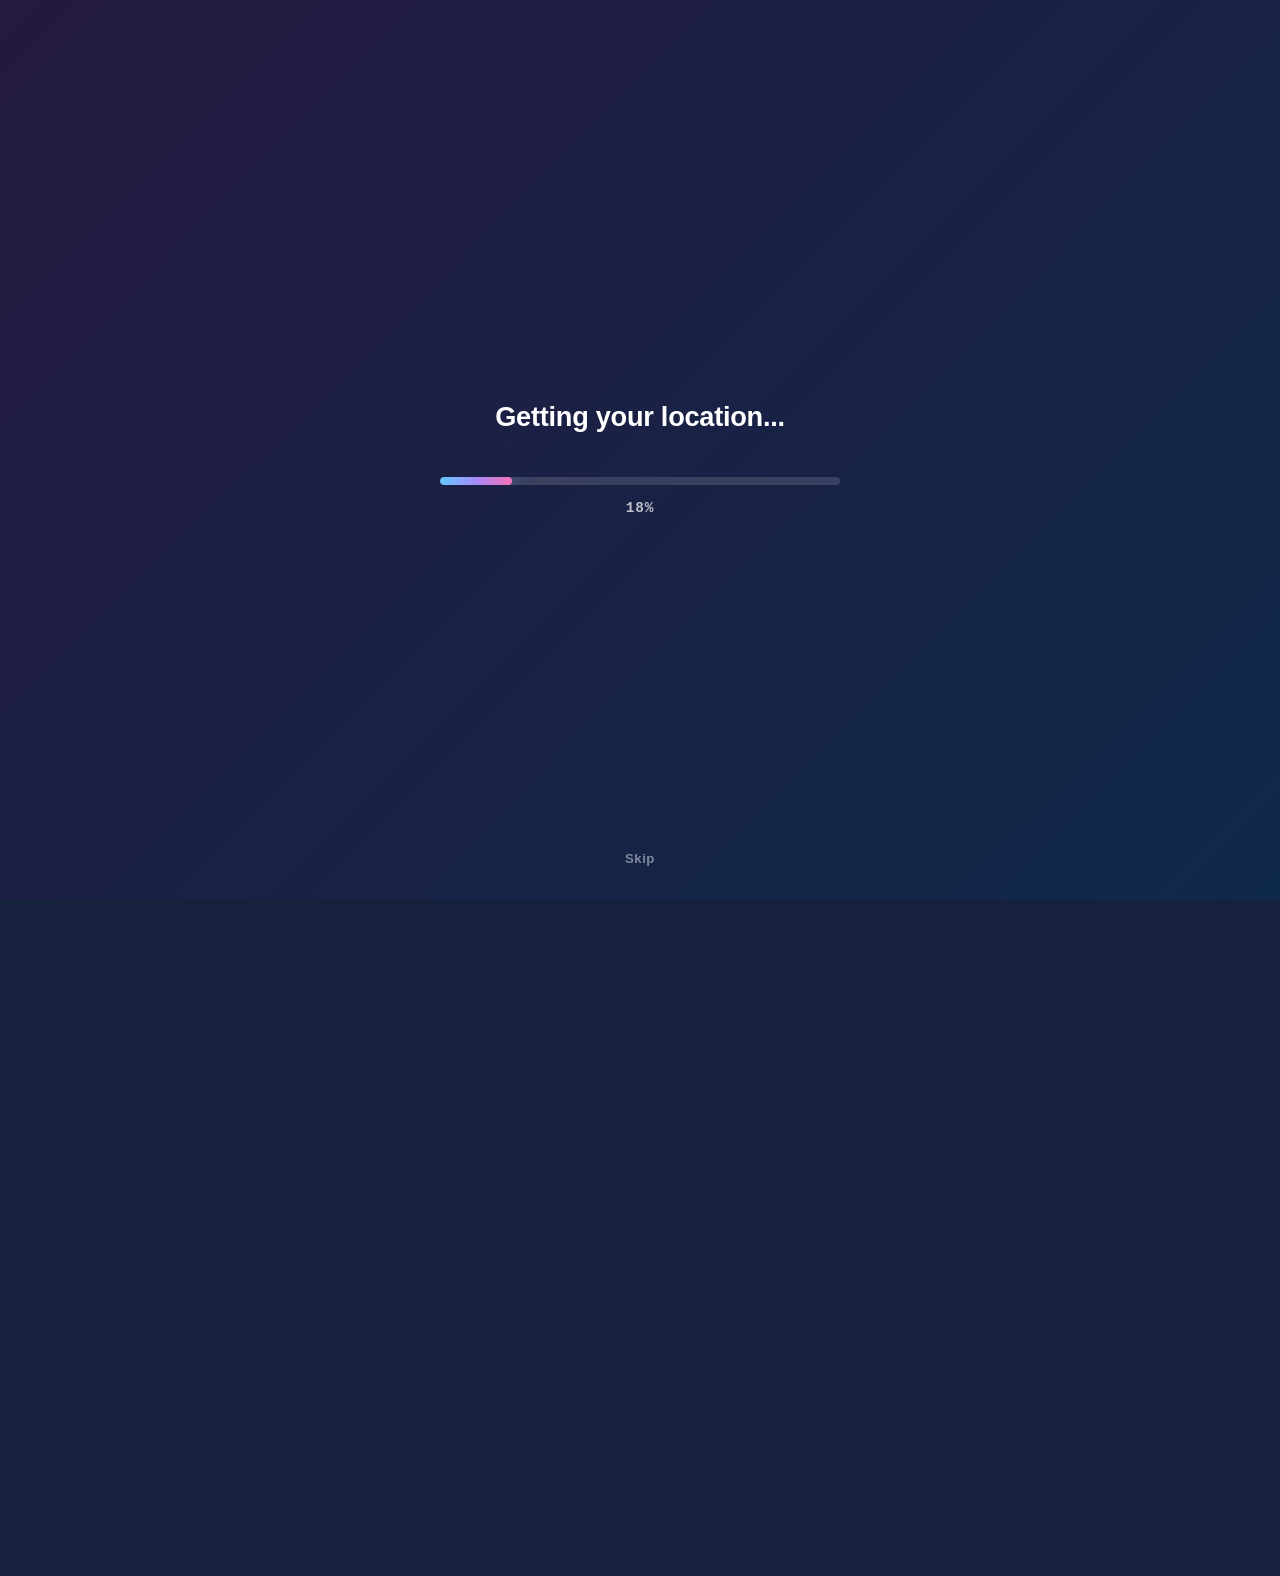
==== commit 473793e7: "Add LinkedIn contact section to contactme.html" ====
--- a/contactme.html
+++ b/contactme.html
@@ -101,6 +101,18 @@
                             <a href="https://www.facebook.com/profile.php?id=100008332772285" class="mini-btn" target="_blank" rel="noopener noreferrer" data-i18n="contact_btn_visit">プロフィールを見る</a>
                         </div>
                     </article>
+                    <article class="glass-card contact-card">
+                        <div class="contact-card-head">
+                            <div class="contact-icon-box">
+                                <svg viewBox="0 0 24 24"><path d="M14 9h3V6h-3c-2.2 0-4 1.8-4 4v2H7v3h3v6h3v-6h3l1-3h-4v-2c0-.6.4-1 1-1z"/></svg>
+                            </div>
+                            <h3>Linkedin</h3>
+                        </div>
+                        <p class="contact-detail is-prose" data-i18n="contact_fb_detail">Linkedinでつながる</p>
+                        <div class="contact-card-actions">
+                            <a href="linkedin.com/in/myagmar-mendsanaa-64799b420" class="mini-btn" target="_blank" rel="noopener noreferrer" data-i18n="contact_btn_visit">プロフィールを見る</a>
+                        </div>
+                    </article>
 
                     <article class="glass-card contact-card">
                         <div class="contact-card-head">
--- a/images/images2/styles.css
+++ b/images/images2/styles.css
@@ -0,0 +1,1410 @@
+/* =========================================================
+   MENDSANAA PORTFOLIO — SLEEK MOBILE-FIRST GLASS UI
+   ========================================================= */
+
+:root {
+    --glass-bg: rgba(255, 255, 255, 0.065);
+    --glass-bg-hover: rgba(255, 255, 255, 0.105);
+    --glass-border: rgba(255, 255, 255, 0.13);
+    --glass-border-hover: rgba(255, 255, 255, 0.26);
+
+    --accent-sky: #64c8ff;
+    --accent-indigo: #818cf8;
+    --accent-pink: #f472b6;
+    --accent-mint: #34d399;
+
+    --text-primary: #f8fafc;
+    --text-secondary: rgba(226, 232, 240, 0.8);
+    --text-muted: rgba(203, 213, 225, 0.58);
+
+    --font-sans: 'Plus Jakarta Sans', 'Noto Sans JP', 'Noto Sans', -apple-system, BlinkMacSystemFont, 'Segoe UI', sans-serif;
+    --font-mono: 'JetBrains Mono', ui-monospace, SFMono-Regular, Menlo, Consolas, monospace;
+
+    --radius-sm: 12px;
+    --radius-md: 18px;
+    --radius-lg: 24px;
+    --radius-pill: 999px;
+
+    --shadow-soft: 0 12px 36px rgba(5, 10, 28, 0.34), inset 0 1px 0 rgba(255, 255, 255, 0.1);
+}
+
+/* ===== RESET & BASE ===== */
+*,
+*::before,
+*::after {
+    margin: 0;
+    padding: 0;
+    box-sizing: border-box;
+    -webkit-tap-highlight-color: transparent;
+}
+
+html {
+    scroll-behavior: smooth;
+    background-color: #16213e;
+}
+
+html.boot-active,
+html.boot-active body {
+    overflow: hidden;
+    height: 100%;
+}
+
+html.boot-active:not(.boot-mounted) .page-shell,
+html.boot-active:not(.boot-mounted) .mobile-dock {
+    opacity: 0;
+}
+
+body {
+    min-height: 100vh;
+    min-height: 100dvh;
+    width: 100%;
+    overflow-x: hidden;
+    font-family: var(--font-sans);
+    color: var(--text-primary);
+    line-height: 1.65;
+    -webkit-font-smoothing: antialiased;
+}
+
+/* ===== PREVIOUS ANIMATED GRADIENT BACKGROUND ===== */
+.animated-bg {
+    position: fixed;
+    inset: 0;
+    z-index: -2;
+    background: linear-gradient(-45deg, #1a1a2e, #16213e, #0f3460, #533483);
+    background-size: 400% 400%;
+    animation: gradientShift 15s ease infinite;
+}
+
+@keyframes gradientShift {
+    0% { background-position: 0% 50%; }
+    50% { background-position: 100% 50%; }
+    100% { background-position: 0% 50%; }
+}
+
+.particles-canvas {
+    position: fixed;
+    inset: 0;
+    width: 100%;
+    height: 100%;
+    z-index: -1;
+    pointer-events: none;
+}
+
+.mouse-glow {
+    position: fixed;
+    width: 360px;
+    height: 360px;
+    border-radius: 50%;
+    background: radial-gradient(circle, rgba(100, 200, 255, 0.16) 0%, transparent 70%);
+    filter: blur(55px);
+    pointer-events: none;
+    z-index: -1;
+    transform: translate(-50%, -50%);
+    top: -400px;
+    left: -400px;
+}
+
+@media (hover: none) {
+    .mouse-glow {
+        display: none;
+    }
+}
+
+/* ===== CLEAN MINIMAL ENGLISH LOADING SCREEN ===== */
+.boot-overlay {
+    position: fixed;
+    inset: 0;
+    z-index: 9999;
+    display: none;
+    align-items: center;
+    justify-content: center;
+    padding: 28px 24px;
+    background: linear-gradient(-45deg, #121526, #16213e, #0f294a, #24193f);
+    background-size: 300% 300%;
+    animation: gradientShift 12s ease infinite;
+    font-family: var(--font-sans);
+    color: #ffffff;
+    overflow: hidden;
+    opacity: 1;
+    transition: opacity 0.55s cubic-bezier(0.22, 1, 0.36, 1);
+}
+
+html.boot-active .boot-overlay,
+.boot-overlay.is-visible {
+    display: flex;
+}
+
+.boot-overlay.is-exiting {
+    opacity: 0;
+    pointer-events: none;
+}
+
+.boot-minimal {
+    width: 100%;
+    max-width: 400px;
+    display: flex;
+    flex-direction: column;
+    align-items: center;
+    text-align: center;
+    gap: 22px;
+}
+
+.boot-headline {
+    font-size: clamp(1.25rem, 5.4vw, 1.7rem);
+    font-weight: 700;
+    letter-spacing: -0.01em;
+    color: #ffffff;
+    line-height: 1.4;
+    min-height: 2.8em;
+    display: flex;
+    align-items: center;
+    justify-content: center;
+    text-wrap: balance;
+    transition: opacity 0.25s ease, transform 0.25s ease;
+}
+
+.boot-headline.is-swapping {
+    opacity: 0;
+    transform: translateY(6px);
+}
+
+.boot-headline.is-granted {
+    color: #7dd3fc;
+}
+
+.boot-progress-wrap {
+    width: 100%;
+    display: flex;
+    flex-direction: column;
+    align-items: center;
+    gap: 12px;
+}
+
+.boot-bar-track {
+    position: relative;
+    width: 100%;
+    height: 8px;
+    border-radius: 999px;
+    background: rgba(255, 255, 255, 0.14);
+    overflow: hidden;
+}
+
+.boot-bar-fill {
+    position: relative;
+    height: 100%;
+    width: 0%;
+    border-radius: 999px;
+    background: linear-gradient(90deg, #64c8ff, #a78bfa, #f472b6);
+    box-shadow: 0 0 18px rgba(100, 200, 255, 0.55);
+    transition: width 0.14s linear;
+    overflow: hidden;
+}
+
+.boot-bar-fill::after {
+    content: '';
+    position: absolute;
+    inset: 0;
+    background: linear-gradient(90deg, transparent, rgba(255, 255, 255, 0.55), transparent);
+    transform: translateX(-100%);
+    animation: barShimmer 1.3s linear infinite;
+}
+
+@keyframes barShimmer {
+    to { transform: translateX(200%); }
+}
+
+.boot-percent {
+    font-family: var(--font-mono);
+    font-size: 0.9rem;
+    font-weight: 600;
+    color: rgba(255, 255, 255, 0.72);
+    letter-spacing: 0.06em;
+}
+
+.boot-skip-btn {
+    position: fixed;
+    bottom: max(26px, env(safe-area-inset-bottom));
+    left: 50%;
+    transform: translateX(-50%);
+    background: transparent;
+    border: none;
+    color: rgba(255, 255, 255, 0.45);
+    font-family: var(--font-sans);
+    font-size: 0.82rem;
+    font-weight: 600;
+    letter-spacing: 0.04em;
+    padding: 8px 16px;
+    cursor: pointer;
+    transition: color 0.2s ease;
+}
+
+.boot-skip-btn:hover,
+.boot-skip-btn:active {
+    color: rgba(255, 255, 255, 0.9);
+}
+
+/* ===== SHELL & CLEAN TOP BAR (NO TOP-LEFT LOGO) ===== */
+.page-shell {
+    position: relative;
+    z-index: 1;
+    min-height: 100vh;
+    min-height: 100dvh;
+    display: flex;
+    flex-direction: column;
+}
+
+.top-bar {
+    position: sticky;
+    top: 0;
+    z-index: 200;
+    backdrop-filter: blur(16px);
+    -webkit-backdrop-filter: blur(16px);
+    background: rgba(14, 21, 46, 0.52);
+    border-bottom: 1px solid rgba(255, 255, 255, 0.09);
+    padding: max(10px, env(safe-area-inset-top)) 16px 10px;
+}
+
+.top-bar-inner {
+    max-width: 1020px;
+    margin: 0 auto;
+    display: flex;
+    align-items: center;
+    justify-content: flex-end;
+    gap: 14px;
+}
+
+/* Desktop nav */
+.desktop-nav {
+    display: none;
+    align-items: center;
+    gap: 6px;
+}
+
+.desktop-nav a {
+    color: var(--text-secondary);
+    text-decoration: none;
+    font-size: 0.92rem;
+    font-weight: 600;
+    padding: 8px 16px;
+    border-radius: var(--radius-pill);
+    transition: all 0.22s ease;
+}
+
+.desktop-nav a:hover {
+    color: #ffffff;
+    background: rgba(255, 255, 255, 0.08);
+}
+
+.desktop-nav a.active {
+    color: #ffffff;
+    background: rgba(255, 255, 255, 0.16);
+    box-shadow: inset 0 1px 0 rgba(255, 255, 255, 0.22);
+}
+
+/* Clean 3-Language Switcher (JP | EN | MN) */
+.lang-switcher {
+    display: inline-flex;
+    align-items: center;
+    gap: 2px;
+    padding: 3px;
+    border-radius: var(--radius-pill);
+    background: rgba(255, 255, 255, 0.07);
+    border: 1px solid rgba(255, 255, 255, 0.14);
+}
+
+.lang-btn {
+    border: none;
+    background: transparent;
+    color: var(--text-muted);
+    font-family: var(--font-sans);
+    font-size: 0.75rem;
+    font-weight: 700;
+    letter-spacing: 0.04em;
+    padding: 6px 11px;
+    border-radius: var(--radius-pill);
+    cursor: pointer;
+    transition: all 0.2s ease;
+    line-height: 1;
+}
+
+.lang-btn:hover {
+    color: #ffffff;
+}
+
+.lang-btn.active {
+    color: #ffffff;
+    background: linear-gradient(135deg, rgba(100, 200, 255, 0.45), rgba(167, 139, 250, 0.55));
+    box-shadow: 0 2px 10px rgba(100, 200, 255, 0.22), inset 0 1px 0 rgba(255, 255, 255, 0.28);
+}
+
+/* ===== MOBILE FLOATING BOTTOM DOCK (REFINED GLASS) ===== */
+.mobile-dock {
+    position: fixed;
+    left: 50%;
+    bottom: max(12px, env(safe-area-inset-bottom));
+    transform: translateX(-50%);
+    z-index: 250;
+    width: min(calc(100% - 28px), 360px);
+    display: grid;
+    grid-template-columns: repeat(3, 1fr);
+    gap: 5px;
+    padding: 6px;
+    border-radius: 22px;
+    background: rgba(15, 23, 48, 0.78);
+    border: 1px solid rgba(255, 255, 255, 0.16);
+    backdrop-filter: blur(22px);
+    -webkit-backdrop-filter: blur(22px);
+    box-shadow: 0 12px 32px rgba(0, 0, 0, 0.42), inset 0 1px 0 rgba(255, 255, 255, 0.14);
+}
+
+.dock-item {
+    display: flex;
+    flex-direction: column;
+    align-items: center;
+    justify-content: center;
+    gap: 3px;
+    padding: 8px 6px;
+    border-radius: 16px;
+    text-decoration: none;
+    color: var(--text-muted);
+    font-size: 0.69rem;
+    font-weight: 600;
+    transition: all 0.22s ease;
+}
+
+.dock-item svg {
+    width: 20px;
+    height: 20px;
+    stroke: currentColor;
+    fill: none;
+    stroke-width: 1.9;
+    stroke-linecap: round;
+    stroke-linejoin: round;
+}
+
+.dock-item:active {
+    transform: scale(0.95);
+}
+
+.dock-item.active {
+    color: #ffffff;
+    background: linear-gradient(135deg, rgba(100, 200, 255, 0.32), rgba(167, 139, 250, 0.36));
+    box-shadow: inset 0 1px 0 rgba(255, 255, 255, 0.25);
+}
+
+/* ===== MAIN CONTENT ===== */
+.main-content {
+    flex: 1;
+    width: 100%;
+    max-width: 980px;
+    margin: 0 auto;
+    padding: 22px 16px 36px;
+    display: flex;
+    flex-direction: column;
+    gap: 44px;
+}
+
+/* ===== GLASS CARDS & SECTION HEADINGS ===== */
+.glass-card {
+    position: relative;
+    background: var(--glass-bg);
+    border: 1px solid var(--glass-border);
+    border-radius: var(--radius-lg);
+    backdrop-filter: blur(18px);
+    -webkit-backdrop-filter: blur(18px);
+    box-shadow: var(--shadow-soft);
+    transition: transform 0.25s ease, background 0.25s ease, border-color 0.25s ease, box-shadow 0.25s ease;
+}
+
+.section-block {
+    width: 100%;
+}
+
+.section-header {
+    display: flex;
+    flex-direction: column;
+    align-items: center;
+    text-align: center;
+    gap: 8px;
+    margin-bottom: 22px;
+}
+
+.section-title {
+    font-size: clamp(1.5rem, 5vw, 2.15rem);
+    font-weight: 800;
+    letter-spacing: -0.015em;
+    background: linear-gradient(135deg, #ffffff 10%, #93d8ff 65%, #e9a8ff 100%);
+    -webkit-background-clip: text;
+    -webkit-text-fill-color: transparent;
+    background-clip: text;
+}
+
+.section-subtitle {
+    font-size: 0.92rem;
+    color: var(--text-secondary);
+    max-width: 540px;
+    text-wrap: balance;
+}
+
+/* ===== BUTTONS ===== */
+.btn {
+    position: relative;
+    display: inline-flex;
+    align-items: center;
+    justify-content: center;
+    gap: 8px;
+    padding: 13px 22px;
+    border-radius: 15px;
+    border: none;
+    font-family: var(--font-sans);
+    font-size: 0.92rem;
+    font-weight: 700;
+    text-decoration: none;
+    cursor: pointer;
+    overflow: hidden;
+    transition: transform 0.2s ease, box-shadow 0.25s ease, background 0.25s ease, border-color 0.25s ease;
+}
+
+.btn:active {
+    transform: scale(0.97);
+}
+
+.btn-primary {
+    color: #ffffff;
+    background: linear-gradient(135deg, #3b82f6, #8b5cf6);
+    box-shadow: 0 8px 24px rgba(59, 130, 246, 0.34), inset 0 1px 0 rgba(255, 255, 255, 0.26);
+}
+
+.btn-primary:hover {
+    transform: translateY(-2px);
+    box-shadow: 0 12px 30px rgba(99, 102, 241, 0.45);
+}
+
+.btn-secondary {
+    color: #ffffff;
+    background: rgba(255, 255, 255, 0.08);
+    border: 1px solid rgba(255, 255, 255, 0.2);
+}
+
+.btn-secondary:hover {
+    transform: translateY(-2px);
+    background: rgba(255, 255, 255, 0.14);
+    border-color: rgba(255, 255, 255, 0.35);
+}
+
+.btn-full {
+    width: 100%;
+}
+
+/* ===== CLEAN AVATAR ===== */
+.avatar-stage {
+    position: relative;
+    width: 172px;
+    height: 172px;
+    margin: 0 auto;
+    display: flex;
+    align-items: center;
+    justify-content: center;
+}
+
+.avatar-glow {
+    position: absolute;
+    inset: -10px;
+    border-radius: 32px;
+    background: linear-gradient(135deg, rgba(100, 200, 255, 0.34), rgba(244, 114, 182, 0.28));
+    filter: blur(22px);
+    opacity: 0.72;
+    pointer-events: none;
+}
+
+.avatar-frame {
+    position: relative;
+    z-index: 2;
+    width: 100%;
+    height: 100%;
+    border-radius: 26px;
+    padding: 3px;
+    background: linear-gradient(135deg, rgba(255, 255, 255, 0.35), rgba(100, 200, 255, 0.3), rgba(244, 114, 182, 0.3));
+    box-shadow: 0 14px 36px rgba(0, 0, 0, 0.38);
+}
+
+.avatar-frame img {
+    width: 100%;
+    height: 100%;
+    object-fit: cover;
+    object-position: center center;
+    border-radius: 23px;
+    display: block;
+}
+
+/* ===== HERO CARD (HOME & PROFILE) ===== */
+.hero-card {
+    padding: 28px 20px 24px;
+    display: flex;
+    flex-direction: column;
+    align-items: center;
+    text-align: center;
+    gap: 22px;
+}
+
+.hero-text {
+    display: flex;
+    flex-direction: column;
+    align-items: center;
+    gap: 11px;
+    width: 100%;
+}
+
+.hero-title {
+    font-size: clamp(2.1rem, 8vw, 3.2rem);
+    font-weight: 800;
+    line-height: 1.1;
+    letter-spacing: -0.02em;
+    background: linear-gradient(135deg, #ffffff 10%, #7dd3fc 58%, #f0abfc 100%);
+    -webkit-background-clip: text;
+    -webkit-text-fill-color: transparent;
+    background-clip: text;
+}
+
+.hero-subtitle {
+    font-size: 0.98rem;
+    font-weight: 600;
+    color: var(--text-primary);
+}
+
+.hero-role-pill {
+    display: inline-flex;
+    align-items: center;
+    gap: 6px;
+    padding: 6px 14px;
+    border-radius: var(--radius-pill);
+    background: rgba(255, 255, 255, 0.08);
+    border: 1px solid rgba(255, 255, 255, 0.16);
+    color: var(--text-secondary);
+    font-size: 0.82rem;
+    font-weight: 600;
+}
+
+.hero-bio-box {
+    width: 100%;
+    padding: 16px;
+    border-radius: 16px;
+    background: rgba(255, 255, 255, 0.055);
+    border: 1px solid rgba(255, 255, 255, 0.1);
+    text-align: left;
+    display: flex;
+    flex-direction: column;
+    gap: 6px;
+}
+
+.hero-bio-box p {
+    font-size: 0.91rem;
+    color: var(--text-secondary);
+    line-height: 1.68;
+}
+
+.action-row {
+    width: 100%;
+    display: grid;
+    grid-template-columns: 1fr 1fr;
+    gap: 10px;
+    margin-top: 4px;
+}
+
+.action-row .btn {
+    padding: 13px 10px;
+    font-size: 0.85rem;
+    white-space: nowrap;
+}
+
+/* Social pills */
+.social-pills {
+    width: 100%;
+    display: flex;
+    flex-wrap: wrap;
+    justify-content: center;
+    gap: 8px;
+}
+
+.social-pill {
+    display: inline-flex;
+    align-items: center;
+    gap: 7px;
+    padding: 9px 15px;
+    border-radius: var(--radius-pill);
+    background: rgba(255, 255, 255, 0.075);
+    border: 1px solid rgba(255, 255, 255, 0.16);
+    color: var(--text-primary);
+    text-decoration: none;
+    font-size: 0.84rem;
+    font-weight: 600;
+    transition: all 0.22s ease;
+}
+
+.social-pill svg {
+    width: 16px;
+    height: 16px;
+    fill: currentColor;
+}
+
+.social-pill:hover,
+.social-pill:active {
+    background: rgba(255, 255, 255, 0.16);
+    border-color: rgba(255, 255, 255, 0.34);
+    transform: translateY(-2px);
+}
+
+/* ===== HIGHLIGHTS GRID (HOME) ===== */
+.stats-grid {
+    display: grid;
+    grid-template-columns: repeat(2, 1fr);
+    gap: 12px;
+}
+
+.stat-card {
+    padding: 20px 14px;
+    text-align: center;
+    border-radius: 20px;
+}
+
+.stat-value {
+    font-size: 2rem;
+    font-weight: 800;
+    line-height: 1.1;
+    margin-bottom: 6px;
+    background: linear-gradient(135deg, #7dd3fc, #f0abfc);
+    -webkit-background-clip: text;
+    -webkit-text-fill-color: transparent;
+    background-clip: text;
+}
+
+.stat-label {
+    font-size: 0.82rem;
+    color: var(--text-secondary);
+    font-weight: 600;
+}
+
+/* ===== ABOUT STORY CARDS (HOME) ===== */
+.story-grid {
+    display: grid;
+    grid-template-columns: 1fr;
+    gap: 14px;
+    margin-bottom: 14px;
+}
+
+.story-card {
+    padding: 20px 18px;
+    border-radius: 20px;
+    display: flex;
+    flex-direction: column;
+    gap: 10px;
+}
+
+.story-card:hover {
+    background: var(--glass-bg-hover);
+    border-color: var(--glass-border-hover);
+    transform: translateY(-3px);
+}
+
+.story-top {
+    display: flex;
+    align-items: center;
+    justify-content: space-between;
+}
+
+.story-icon-wrap {
+    width: 42px;
+    height: 42px;
+    border-radius: 13px;
+    display: flex;
+    align-items: center;
+    justify-content: center;
+    font-size: 1.3rem;
+    background: rgba(255, 255, 255, 0.08);
+    border: 1px solid rgba(255, 255, 255, 0.14);
+}
+
+.story-year {
+    font-family: var(--font-mono);
+    font-size: 0.74rem;
+    font-weight: 700;
+    color: #93d8ff;
+    padding: 4px 10px;
+    border-radius: var(--radius-pill);
+    background: rgba(100, 200, 255, 0.12);
+    border: 1px solid rgba(100, 200, 255, 0.22);
+}
+
+.story-card h3 {
+    font-size: 1.06rem;
+    font-weight: 700;
+    color: #ffffff;
+}
+
+.story-card p {
+    font-size: 0.89rem;
+    color: var(--text-secondary);
+    line-height: 1.65;
+}
+
+.full-bio-card {
+    padding: 20px 18px;
+    border-radius: 20px;
+}
+
+.full-bio-card p {
+    font-size: 0.91rem;
+    color: var(--text-secondary);
+    line-height: 1.8;
+}
+
+/* ===== CTA BANNER (HOME) ===== */
+.cta-banner {
+    padding: 28px 20px;
+    text-align: center;
+    display: flex;
+    flex-direction: column;
+    align-items: center;
+    gap: 10px;
+}
+
+.cta-banner h2 {
+    font-size: clamp(1.38rem, 5vw, 1.9rem);
+    font-weight: 800;
+    color: #ffffff;
+}
+
+.cta-banner p {
+    font-size: 0.9rem;
+    color: var(--text-secondary);
+    margin-bottom: 6px;
+}
+
+/* ===== SKILLS GRID (PROFILE) ===== */
+.skills-grid {
+    display: grid;
+    grid-template-columns: repeat(2, 1fr);
+    gap: 12px;
+}
+
+.skill-card {
+    padding: 20px 14px;
+    border-radius: 20px;
+    display: flex;
+    flex-direction: column;
+    align-items: center;
+    text-align: center;
+    gap: 10px;
+}
+
+.skill-card:hover {
+    background: var(--glass-bg-hover);
+    border-color: var(--glass-border-hover);
+    transform: translateY(-3px);
+}
+
+.skill-icon {
+    width: 48px;
+    height: 48px;
+    border-radius: 15px;
+    display: flex;
+    align-items: center;
+    justify-content: center;
+    font-size: 1.45rem;
+    background: rgba(255, 255, 255, 0.08);
+    border: 1px solid rgba(255, 255, 255, 0.14);
+}
+
+.skill-card h3 {
+    font-size: 0.9rem;
+    font-weight: 700;
+    color: var(--text-primary);
+    line-height: 1.35;
+}
+
+/* ===== CERTIFICATIONS GRID (LOGO + CERT NAME) ===== */
+.certs-grid {
+    display: flex;
+    flex-wrap: wrap;
+    justify-content: center;
+    gap: 12px;
+}
+
+.cert-tile {
+    width: calc(50% - 6px);
+    padding: 10px 10px 12px;
+    border-radius: 20px;
+    background: var(--glass-bg);
+    border: 1px solid var(--glass-border);
+    backdrop-filter: blur(16px);
+    -webkit-backdrop-filter: blur(16px);
+    box-shadow: var(--shadow-soft);
+    display: flex;
+    flex-direction: column;
+    align-items: center;
+    gap: 10px;
+    cursor: pointer;
+    text-align: center;
+    font-family: var(--font-sans);
+    color: var(--text-primary);
+    transition: transform 0.24s ease, background 0.24s ease, border-color 0.24s ease, box-shadow 0.24s ease;
+}
+
+.cert-tile:hover {
+    background: var(--glass-bg-hover);
+    border-color: var(--glass-border-hover);
+    transform: translateY(-4px);
+    box-shadow: 0 16px 34px rgba(5, 10, 28, 0.42);
+}
+
+.cert-tile:active {
+    transform: scale(0.97);
+}
+
+.cert-tile-inner {
+    width: 100%;
+    aspect-ratio: 4 / 3;
+    border-radius: 14px;
+    background: #ffffff;
+    display: flex;
+    align-items: center;
+    justify-content: center;
+    padding: 12px;
+    overflow: hidden;
+}
+
+.cert-tile img {
+    width: 100%;
+    height: 100%;
+    object-fit: contain;
+    display: block;
+    transition: transform 0.28s ease;
+}
+
+.cert-tile:hover img {
+    transform: scale(1.04);
+}
+
+.cert-name {
+    font-size: 0.78rem;
+    font-weight: 700;
+    color: var(--text-primary);
+    line-height: 1.35;
+    padding: 0 2px;
+    word-break: break-word;
+}
+
+/* ===== EDUCATION TIMELINE (PROFILE) ===== */
+.timeline {
+    position: relative;
+    display: flex;
+    flex-direction: column;
+    gap: 14px;
+    padding-left: 24px;
+}
+
+.timeline::before {
+    content: '';
+    position: absolute;
+    top: 12px;
+    bottom: 12px;
+    left: 8px;
+    width: 2px;
+    background: linear-gradient(180deg, rgba(100, 200, 255, 0.65), rgba(244, 114, 182, 0.65));
+}
+
+.timeline-item {
+    position: relative;
+}
+
+.timeline-node {
+    position: absolute;
+    left: -24px;
+    top: 18px;
+    width: 18px;
+    height: 18px;
+    border-radius: 50%;
+    background: #16213e;
+    border: 2px solid #7dd3fc;
+    box-shadow: 0 0 12px rgba(100, 200, 255, 0.45);
+    display: flex;
+    align-items: center;
+    justify-content: center;
+}
+
+.timeline-node::after {
+    content: '';
+    width: 6px;
+    height: 6px;
+    border-radius: 50%;
+    background: #e9a8ff;
+}
+
+.timeline-card {
+    padding: 16px 18px;
+    border-radius: 18px;
+}
+
+.timeline-meta {
+    display: flex;
+    align-items: center;
+    gap: 8px;
+    margin-bottom: 5px;
+}
+
+.timeline-emoji {
+    font-size: 1.1rem;
+}
+
+.timeline-year {
+    font-family: var(--font-mono);
+    font-size: 0.8rem;
+    font-weight: 700;
+    color: #93d8ff;
+}
+
+.timeline-card p {
+    font-size: 0.9rem;
+    color: var(--text-secondary);
+    line-height: 1.55;
+}
+
+/* ===== CONTACT PAGE ===== */
+.contact-grid {
+    display: grid;
+    grid-template-columns: 1fr;
+    gap: 14px;
+}
+
+.contact-card {
+    padding: 20px 18px;
+    border-radius: 20px;
+    display: flex;
+    flex-direction: column;
+    gap: 10px;
+}
+
+.contact-card:hover {
+    background: var(--glass-bg-hover);
+    border-color: var(--glass-border-hover);
+    transform: translateY(-3px);
+}
+
+.contact-card-head {
+    display: flex;
+    align-items: center;
+    gap: 12px;
+}
+
+.contact-icon-box {
+    width: 42px;
+    height: 42px;
+    border-radius: 13px;
+    flex-shrink: 0;
+    display: flex;
+    align-items: center;
+    justify-content: center;
+    font-size: 1.2rem;
+    color: #93d8ff;
+    background: rgba(255, 255, 255, 0.08);
+    border: 1px solid rgba(255, 255, 255, 0.14);
+}
+
+.contact-icon-box svg {
+    width: 20px;
+    height: 20px;
+    fill: currentColor;
+}
+
+.contact-card h3 {
+    font-size: 0.96rem;
+    font-weight: 700;
+    color: #ffffff;
+}
+
+.contact-detail {
+    font-family: var(--font-mono);
+    font-size: 0.84rem;
+    color: var(--text-primary);
+    word-break: break-all;
+}
+
+.contact-detail.is-prose {
+    font-family: var(--font-sans);
+    color: var(--text-secondary);
+}
+
+.contact-note {
+    font-size: 0.78rem;
+    color: #f9a8d4;
+    font-weight: 600;
+}
+
+.contact-card-actions {
+    display: flex;
+    gap: 8px;
+    margin-top: 4px;
+}
+
+.mini-btn {
+    position: relative;
+    overflow: hidden;
+    display: inline-flex;
+    align-items: center;
+    justify-content: center;
+    gap: 6px;
+    padding: 9px 14px;
+    border-radius: 12px;
+    font-size: 0.8rem;
+    font-weight: 700;
+    text-decoration: none;
+    cursor: pointer;
+    border: 1px solid rgba(100, 200, 255, 0.34);
+    background: rgba(100, 200, 255, 0.14);
+    color: #ffffff;
+    font-family: var(--font-sans);
+    transition: all 0.2s ease;
+    flex: 1;
+}
+
+.mini-btn:hover,
+.mini-btn:active {
+    background: rgba(100, 200, 255, 0.26);
+}
+
+.mini-btn.copy-btn {
+    flex: 0 0 auto;
+    border-color: rgba(255, 255, 255, 0.18);
+    background: rgba(255, 255, 255, 0.07);
+    color: var(--text-secondary);
+}
+
+.mini-btn.copy-btn:hover,
+.mini-btn.copy-btn:active {
+    color: #ffffff;
+    background: rgba(255, 255, 255, 0.16);
+}
+
+/* Contact Form */
+.form-card {
+    padding: 24px 18px;
+    max-width: 640px;
+    width: 100%;
+    margin: 0 auto;
+}
+
+.contact-form {
+    display: flex;
+    flex-direction: column;
+    gap: 16px;
+}
+
+.form-group {
+    display: flex;
+    flex-direction: column;
+    gap: 7px;
+}
+
+.form-group label {
+    font-size: 0.84rem;
+    font-weight: 700;
+    color: var(--text-secondary);
+}
+
+.form-group input,
+.form-group textarea {
+    width: 100%;
+    padding: 13px 14px;
+    border-radius: 14px;
+    border: 1px solid rgba(255, 255, 255, 0.15);
+    background: rgba(15, 23, 42, 0.42);
+    color: #ffffff;
+    font-family: var(--font-sans);
+    font-size: 0.94rem;
+    transition: border-color 0.22s ease, box-shadow 0.22s ease, background 0.22s ease;
+}
+
+.form-group input::placeholder,
+.form-group textarea::placeholder {
+    color: rgba(203, 213, 225, 0.42);
+}
+
+.form-group input:focus,
+.form-group textarea:focus {
+    outline: none;
+    border-color: rgba(125, 211, 252, 0.7);
+    background: rgba(15, 23, 42, 0.62);
+    box-shadow: 0 0 0 3px rgba(100, 200, 255, 0.16);
+}
+
+.form-group textarea {
+    min-height: 118px;
+    resize: vertical;
+}
+
+/* ===== LIGHTBOX MODAL ===== */
+.lightbox-modal {
+    position: fixed;
+    inset: 0;
+    z-index: 9000;
+    display: none;
+    align-items: center;
+    justify-content: center;
+    padding: 20px;
+    background: rgba(8, 12, 28, 0.85);
+    backdrop-filter: blur(14px);
+    -webkit-backdrop-filter: blur(14px);
+}
+
+.lightbox-modal.is-open {
+    display: flex;
+    animation: fadeIn 0.2s ease;
+}
+
+.lightbox-stage {
+    position: relative;
+    max-width: min(92vw, 500px);
+    max-height: 82vh;
+    background: #ffffff;
+    border-radius: 22px;
+    padding: 20px;
+    box-shadow: 0 24px 60px rgba(0, 0, 0, 0.55);
+    display: flex;
+    flex-direction: column;
+    align-items: center;
+    gap: 12px;
+}
+
+.lightbox-stage img {
+    max-width: 100%;
+    max-height: 62vh;
+    object-fit: contain;
+    display: block;
+    border-radius: 10px;
+}
+
+.lightbox-caption {
+    font-size: 0.92rem;
+    font-weight: 700;
+    color: #0f172a;
+    text-align: center;
+}
+
+.lightbox-close {
+    position: absolute;
+    top: -13px;
+    right: -13px;
+    width: 36px;
+    height: 36px;
+    border-radius: 50%;
+    border: 1px solid rgba(255, 255, 255, 0.25);
+    background: #1e293b;
+    color: #ffffff;
+    font-size: 1.2rem;
+    font-weight: 700;
+    cursor: pointer;
+    display: flex;
+    align-items: center;
+    justify-content: center;
+    box-shadow: 0 6px 18px rgba(0, 0, 0, 0.45);
+}
+
+/* ===== TOAST NOTIFICATION ===== */
+.cyber-toast {
+    position: fixed;
+    left: 50%;
+    bottom: calc(88px + env(safe-area-inset-bottom));
+    transform: translateX(-50%) translateY(18px);
+    z-index: 8000;
+    padding: 10px 18px;
+    border-radius: var(--radius-pill);
+    background: rgba(15, 23, 42, 0.92);
+    border: 1px solid rgba(255, 255, 255, 0.2);
+    color: #ffffff;
+    font-size: 0.82rem;
+    font-weight: 700;
+    box-shadow: 0 10px 28px rgba(0, 0, 0, 0.45);
+    opacity: 0;
+    pointer-events: none;
+    transition: all 0.25s ease;
+}
+
+.cyber-toast.is-visible {
+    opacity: 1;
+    transform: translateX(-50%) translateY(0);
+}
+
+/* ===== FOOTER ===== */
+.footer {
+    margin-top: auto;
+    padding: 24px 16px calc(92px + env(safe-area-inset-bottom));
+    text-align: center;
+    border-top: 1px solid rgba(255, 255, 255, 0.09);
+    background: rgba(10, 14, 32, 0.35);
+    display: flex;
+    flex-direction: column;
+    align-items: center;
+    gap: 10px;
+}
+
+.footer p {
+    font-size: 0.82rem;
+    color: var(--text-muted);
+}
+
+.replay-intro-btn {
+    display: inline-flex;
+    align-items: center;
+    gap: 6px;
+    padding: 6px 14px;
+    border-radius: var(--radius-pill);
+    background: rgba(255, 255, 255, 0.07);
+    border: 1px solid rgba(255, 255, 255, 0.16);
+    color: var(--text-secondary);
+    font-family: var(--font-sans);
+    font-size: 0.74rem;
+    font-weight: 600;
+    cursor: pointer;
+    transition: all 0.2s ease;
+}
+
+.replay-intro-btn:hover {
+    color: #ffffff;
+    background: rgba(255, 255, 255, 0.14);
+}
+
+/* ===== SCROLL REVEAL & RIPPLE ===== */
+.reveal {
+    opacity: 0;
+    transform: translateY(18px);
+    transition: opacity 0.55s ease, transform 0.55s ease;
+}
+
+.reveal.is-in {
+    opacity: 1;
+    transform: translateY(0);
+}
+
+.ripple-circle {
+    position: absolute;
+    border-radius: 50%;
+    background: rgba(255, 255, 255, 0.35);
+    transform: scale(0);
+    animation: rippleAnim 0.55s ease-out forwards;
+    pointer-events: none;
+}
+
+@keyframes rippleAnim {
+    to { transform: scale(4); opacity: 0; }
+}
+
+@keyframes fadeIn {
+    from { opacity: 0; }
+    to { opacity: 1; }
+}
+
+/* ===== TABLET & DESKTOP ===== */
+@media (min-width: 640px) {
+    .story-grid {
+        grid-template-columns: repeat(2, 1fr);
+    }
+
+    .stats-grid {
+        grid-template-columns: repeat(4, 1fr);
+    }
+
+    .skills-grid {
+        grid-template-columns: repeat(4, 1fr);
+    }
+
+    .cert-tile {
+        width: calc(33.333% - 10px);
+    }
+
+    .cert-name {
+        font-size: 0.84rem;
+    }
+
+    .contact-grid {
+        grid-template-columns: repeat(2, 1fr);
+    }
+}
+
+@media (min-width: 820px) {
+    .top-bar-inner {
+        justify-content: space-between;
+    }
+
+    .desktop-nav {
+        display: inline-flex;
+    }
+
+    .mobile-dock {
+        display: none;
+    }
+
+    .footer {
+        padding: 28px 20px 32px;
+    }
+
+    .cyber-toast {
+        bottom: 28px;
+    }
+
+    .main-content {
+        padding: 36px 24px 60px;
+        gap: 60px;
+    }
+
+    .hero-card {
+        display: grid;
+        grid-template-columns: 240px 1fr;
+        align-items: center;
+        text-align: left;
+        padding: 38px 42px;
+        gap: 42px;
+    }
+
+    .hero-text {
+        align-items: flex-start;
+    }
+
+    .social-pills {
+        justify-content: flex-start;
+    }
+
+    .action-row {
+        max-width: 390px;
+    }
+
+    .avatar-stage {
+        width: 224px;
+        height: 224px;
+    }
+
+    .cert-tile {
+        width: calc(25% - 12px);
+        padding: 12px 12px 14px;
+    }
+
+    .certs-grid {
+        gap: 16px;
+    }
+
+    .contact-grid {
+        grid-template-columns: repeat(3, 1fr);
+    }
+
+    .form-card {
+        padding: 34px 36px;
+    }
+}
+
+@media (prefers-reduced-motion: reduce) {
+    *,
+    *::before,
+    *::after {
+        animation-duration: 0.01ms !important;
+        transition-duration: 0.01ms !important;
+    }
+}
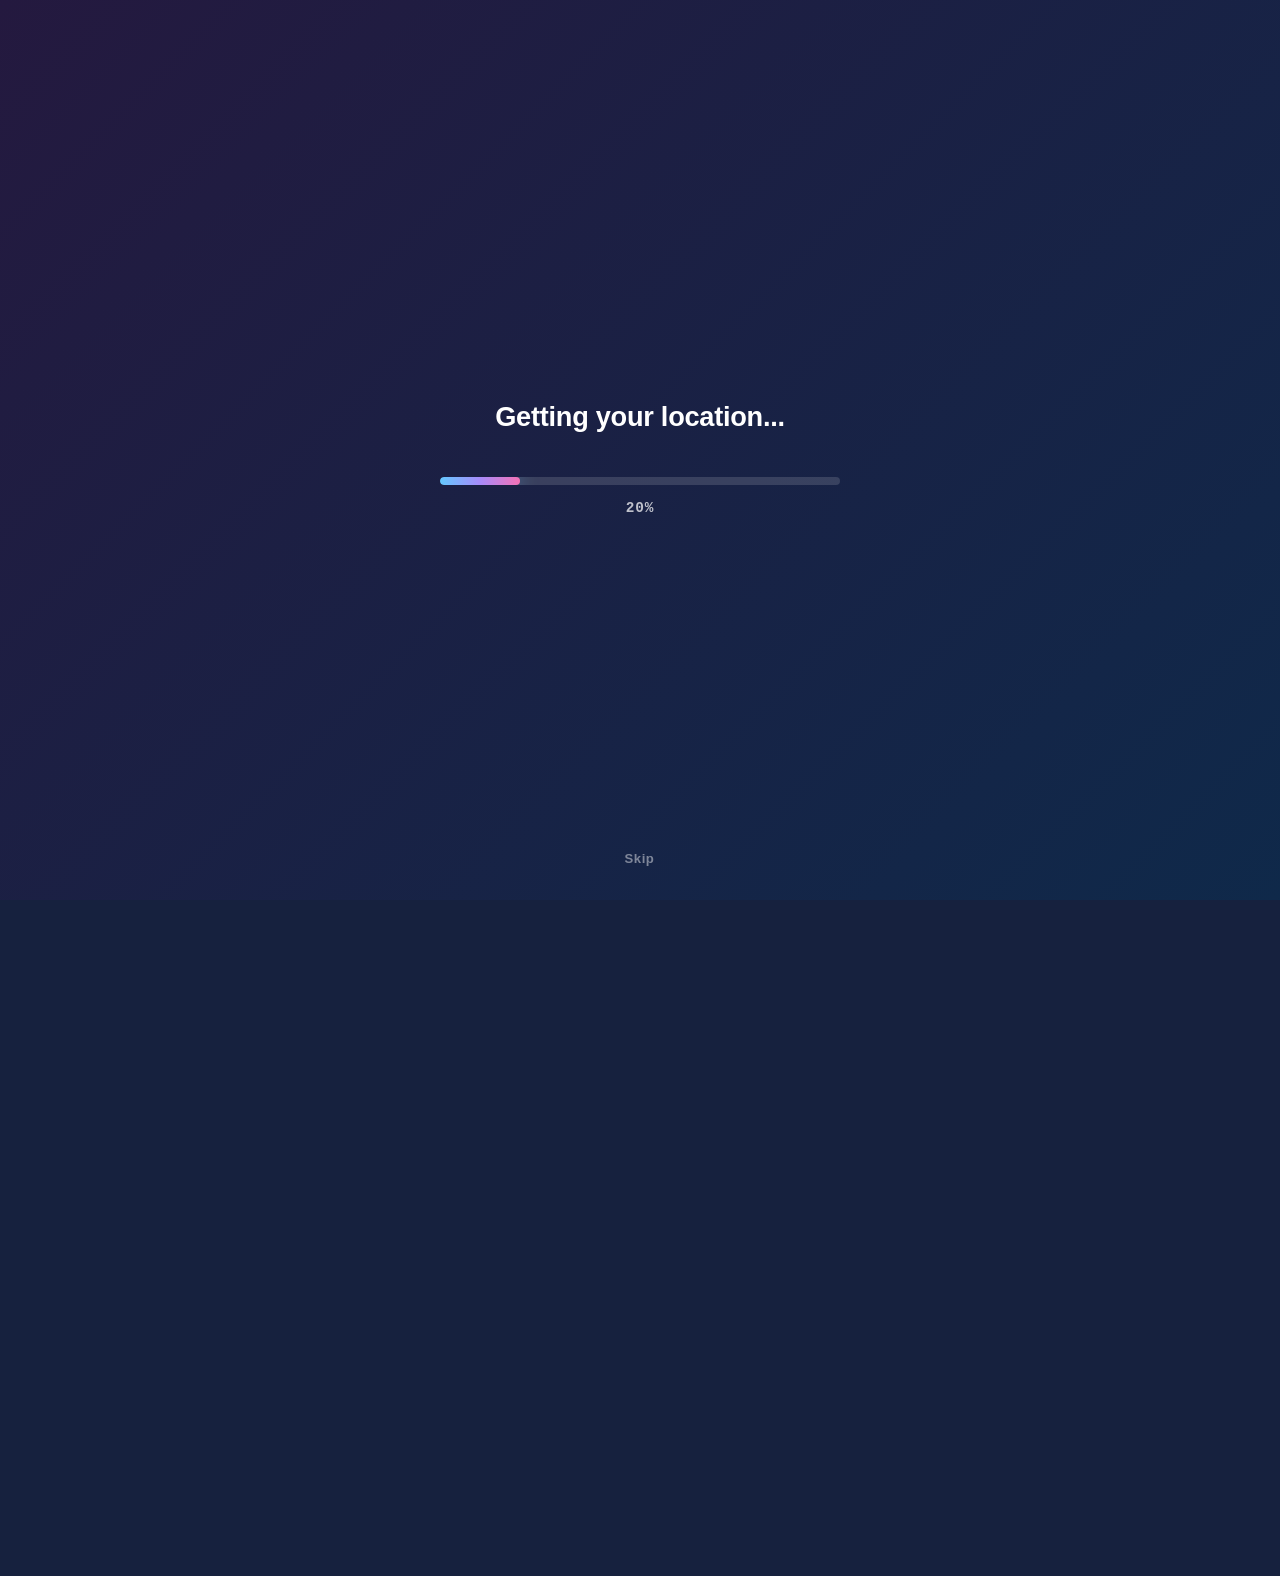
==== commit 3f5877c0: "Update LinkedIn contact detail text" ====
--- a/contactme.html
+++ b/contactme.html
@@ -108,7 +108,7 @@
                             </div>
                             <h3>Linkedin</h3>
                         </div>
-                        <p class="contact-detail is-prose" data-i18n="contact_fb_detail">Linkedinでつながる</p>
+                        <p class="contact-detail is-prose" data-i18n="linkedin">Linkedinでつながる</p>
                         <div class="contact-card-actions">
                             <a href="linkedin.com/in/myagmar-mendsanaa-64799b420" class="mini-btn" target="_blank" rel="noopener noreferrer" data-i18n="contact_btn_visit">プロフィールを見る</a>
                         </div>
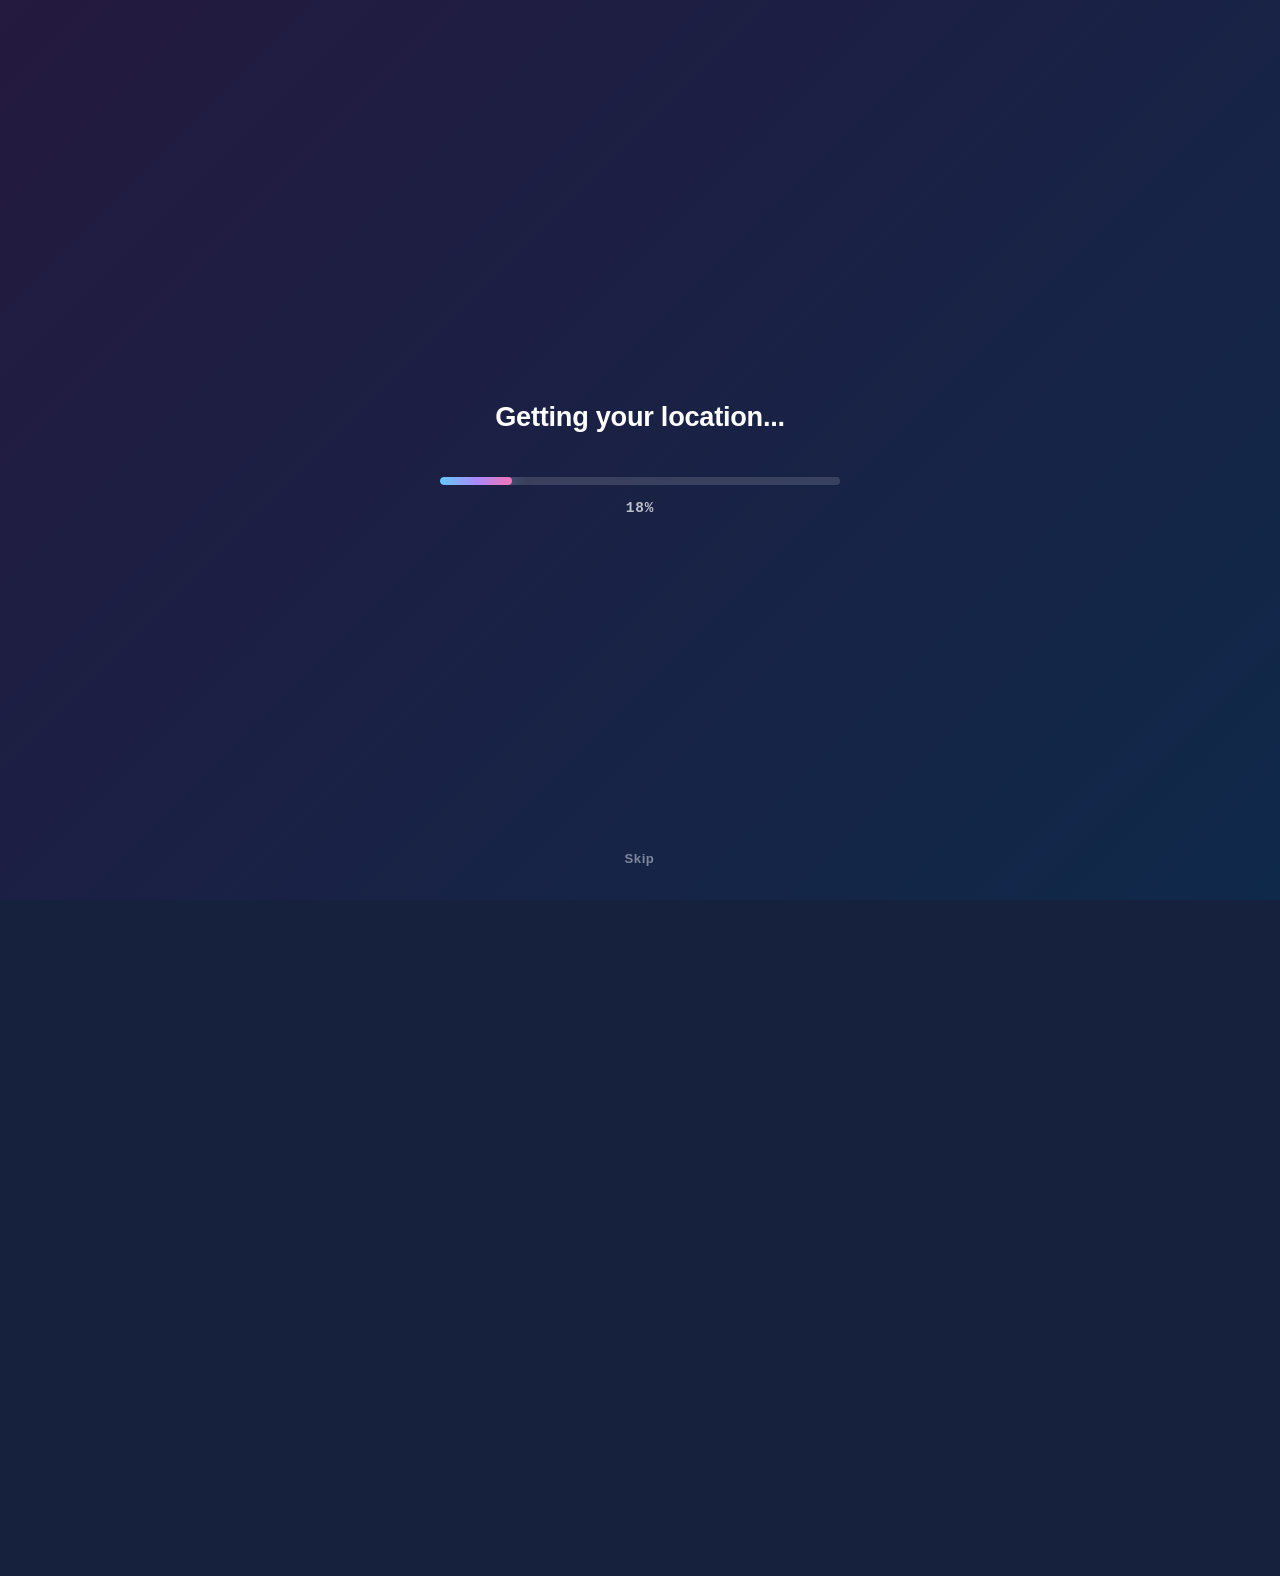
==== commit f6d22639: "Replace SVG icon with envelope emoji in contact card" ====
--- a/contactme.html
+++ b/contactme.html
@@ -104,7 +104,7 @@
                     <article class="glass-card contact-card">
                         <div class="contact-card-head">
                             <div class="contact-icon-box">
-                                <svg viewBox="0 0 24 24"><path d="M14 9h3V6h-3c-2.2 0-4 1.8-4 4v2H7v3h3v6h3v-6h3l1-3h-4v-2c0-.6.4-1 1-1z"/></svg>
+                                ✉️
                             </div>
                             <h3>Linkedin</h3>
                         </div>
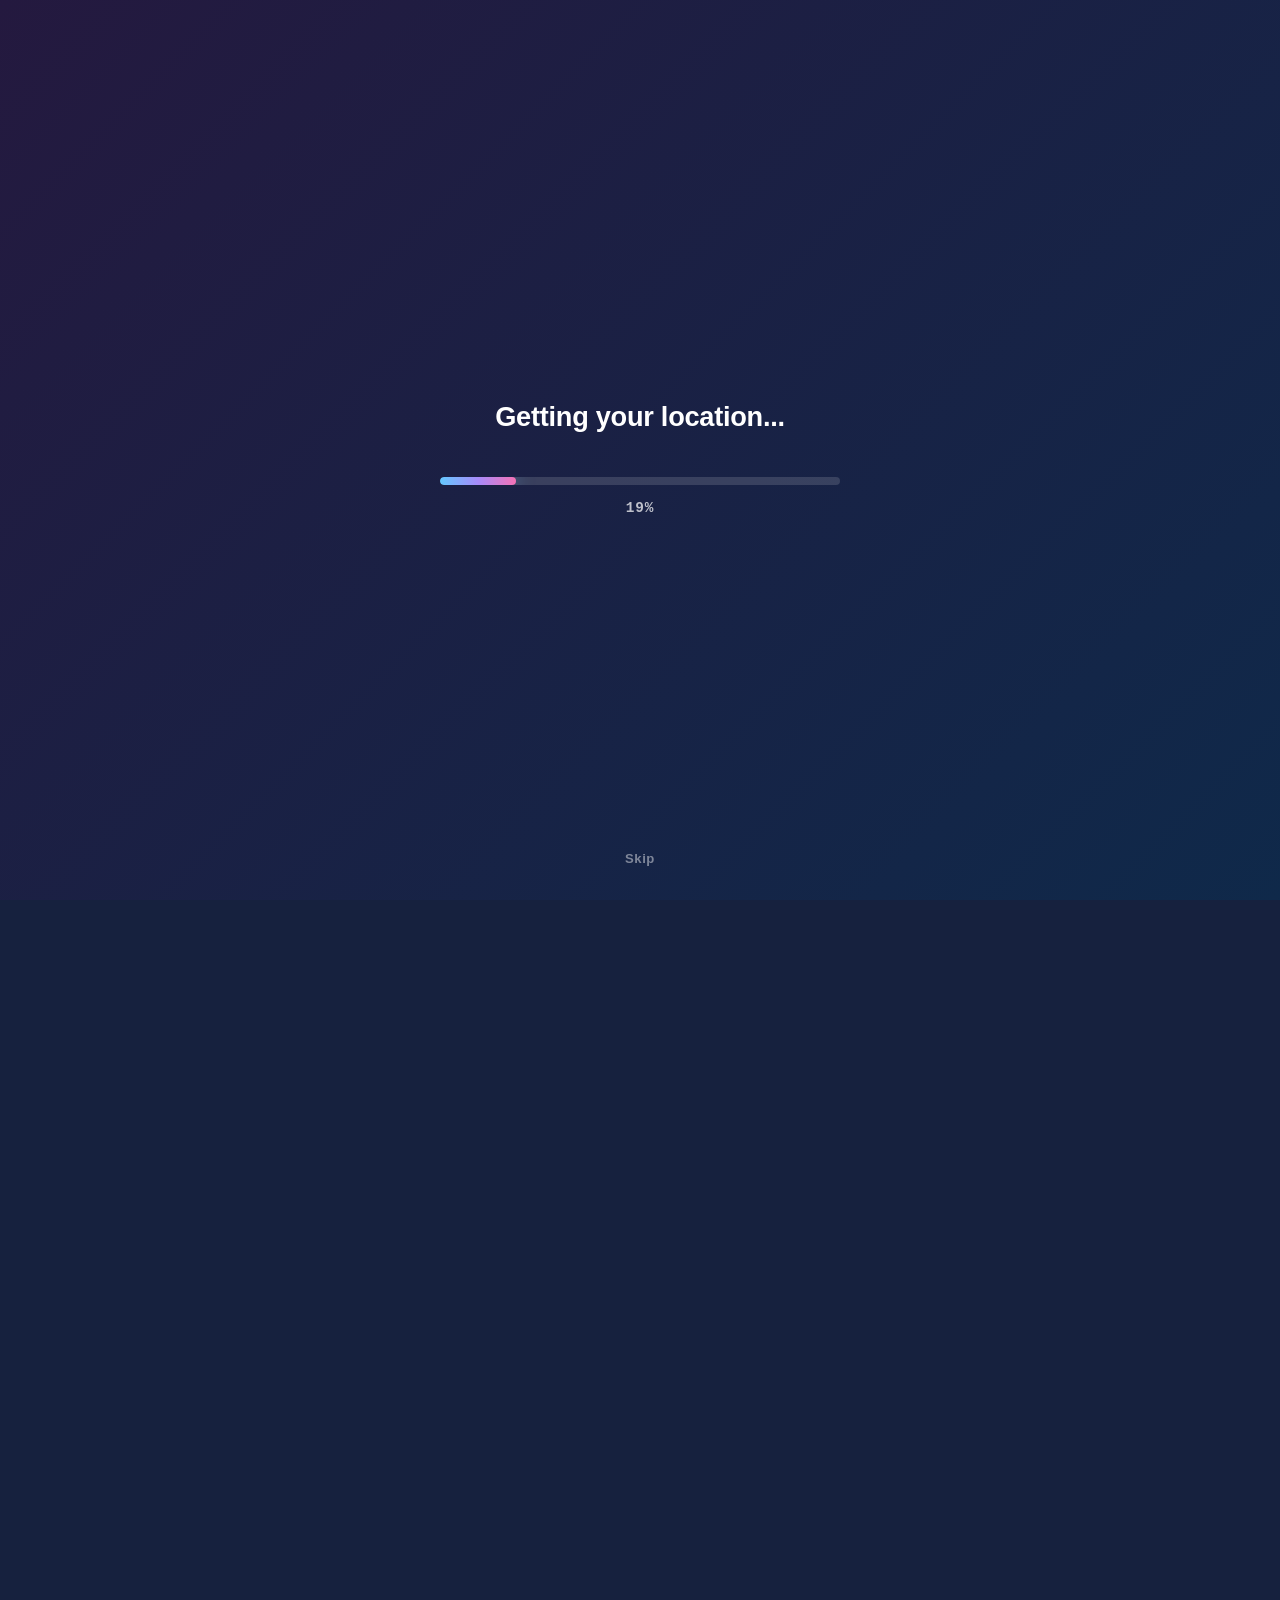
==== commit f129c891: "Add files via upload" ====
--- a/contactme.html
+++ b/contactme.html
@@ -92,6 +92,21 @@
                     <article class="glass-card contact-card">
                         <div class="contact-card-head">
                             <div class="contact-icon-box">
+                                <svg viewBox="0 0 24 24"><path d="M19 3a2 2 0 0 1 2 2v14a2 2 0 0 1-2 2H5a2 2 0 0 1-2-2V5a2 2 0 0 1 2-2h14m-.5 15.5v-5.3a3.26 3.26 0 0 0-3.26-3.26c-.85 0-1.84.52-2.28 1.3v-1.11h-2.79v8.37h2.79v-4.93c0-.77.62-1.4 1.39-1.4a1.4 1.4 0 0 1 1.4 1.4v4.93h2.75M6.88 8.56a1.68 1.68 0 0 0 1.68-1.68c0-.93-.75-1.69-1.68-1.69a1.69 1.69 0 0 0-1.69 1.69c0 .93.76 1.68 1.69 1.68m1.39 9.94v-8.37H5.5v8.37h2.77z"/></svg>
+                            </div>
+                            <h3>LinkedIn</h3>
+                        </div>
+                        <p class="contact-detail">linkedin.com/in/myagmar-mendsanaa-64799b420</p>
+                        <p class="contact-detail is-prose" data-i18n="contact_li_detail">LinkedInでつながる</p>
+                        <div class="contact-card-actions">
+                            <a href="https://www.linkedin.com/in/myagmar-mendsanaa-64799b420/" class="mini-btn" target="_blank" rel="noopener noreferrer" data-i18n="contact_btn_visit">プロフィールを見る</a>
+                            <button type="button" class="mini-btn copy-btn" data-copy="https://www.linkedin.com/in/myagmar-mendsanaa-64799b420/" data-i18n="contact_btn_copy">コピー</button>
+                        </div>
+                    </article>
+
+                    <article class="glass-card contact-card">
+                        <div class="contact-card-head">
+                            <div class="contact-icon-box">
                                 <svg viewBox="0 0 24 24"><path d="M14 9h3V6h-3c-2.2 0-4 1.8-4 4v2H7v3h3v6h3v-6h3l1-3h-4v-2c0-.6.4-1 1-1z"/></svg>
                             </div>
                             <h3>Facebook</h3>
@@ -99,18 +114,6 @@
                         <p class="contact-detail is-prose" data-i18n="contact_fb_detail">Facebookでつながる</p>
                         <div class="contact-card-actions">
                             <a href="https://www.facebook.com/profile.php?id=100008332772285" class="mini-btn" target="_blank" rel="noopener noreferrer" data-i18n="contact_btn_visit">プロフィールを見る</a>
-                        </div>
-                    </article>
-                    <article class="glass-card contact-card">
-                        <div class="contact-card-head">
-                            <div class="contact-icon-box">
-                                ✉️
-                            </div>
-                            <h3>Linkedin</h3>
-                        </div>
-                        <p class="contact-detail is-prose" data-i18n="linkedin">Linkedinでつながる</p>
-                        <div class="contact-card-actions">
-                            <a href="linkedin.com/in/myagmar-mendsanaa-64799b420" class="mini-btn" target="_blank" rel="noopener noreferrer" data-i18n="contact_btn_visit">プロフィールを見る</a>
                         </div>
                     </article>
 
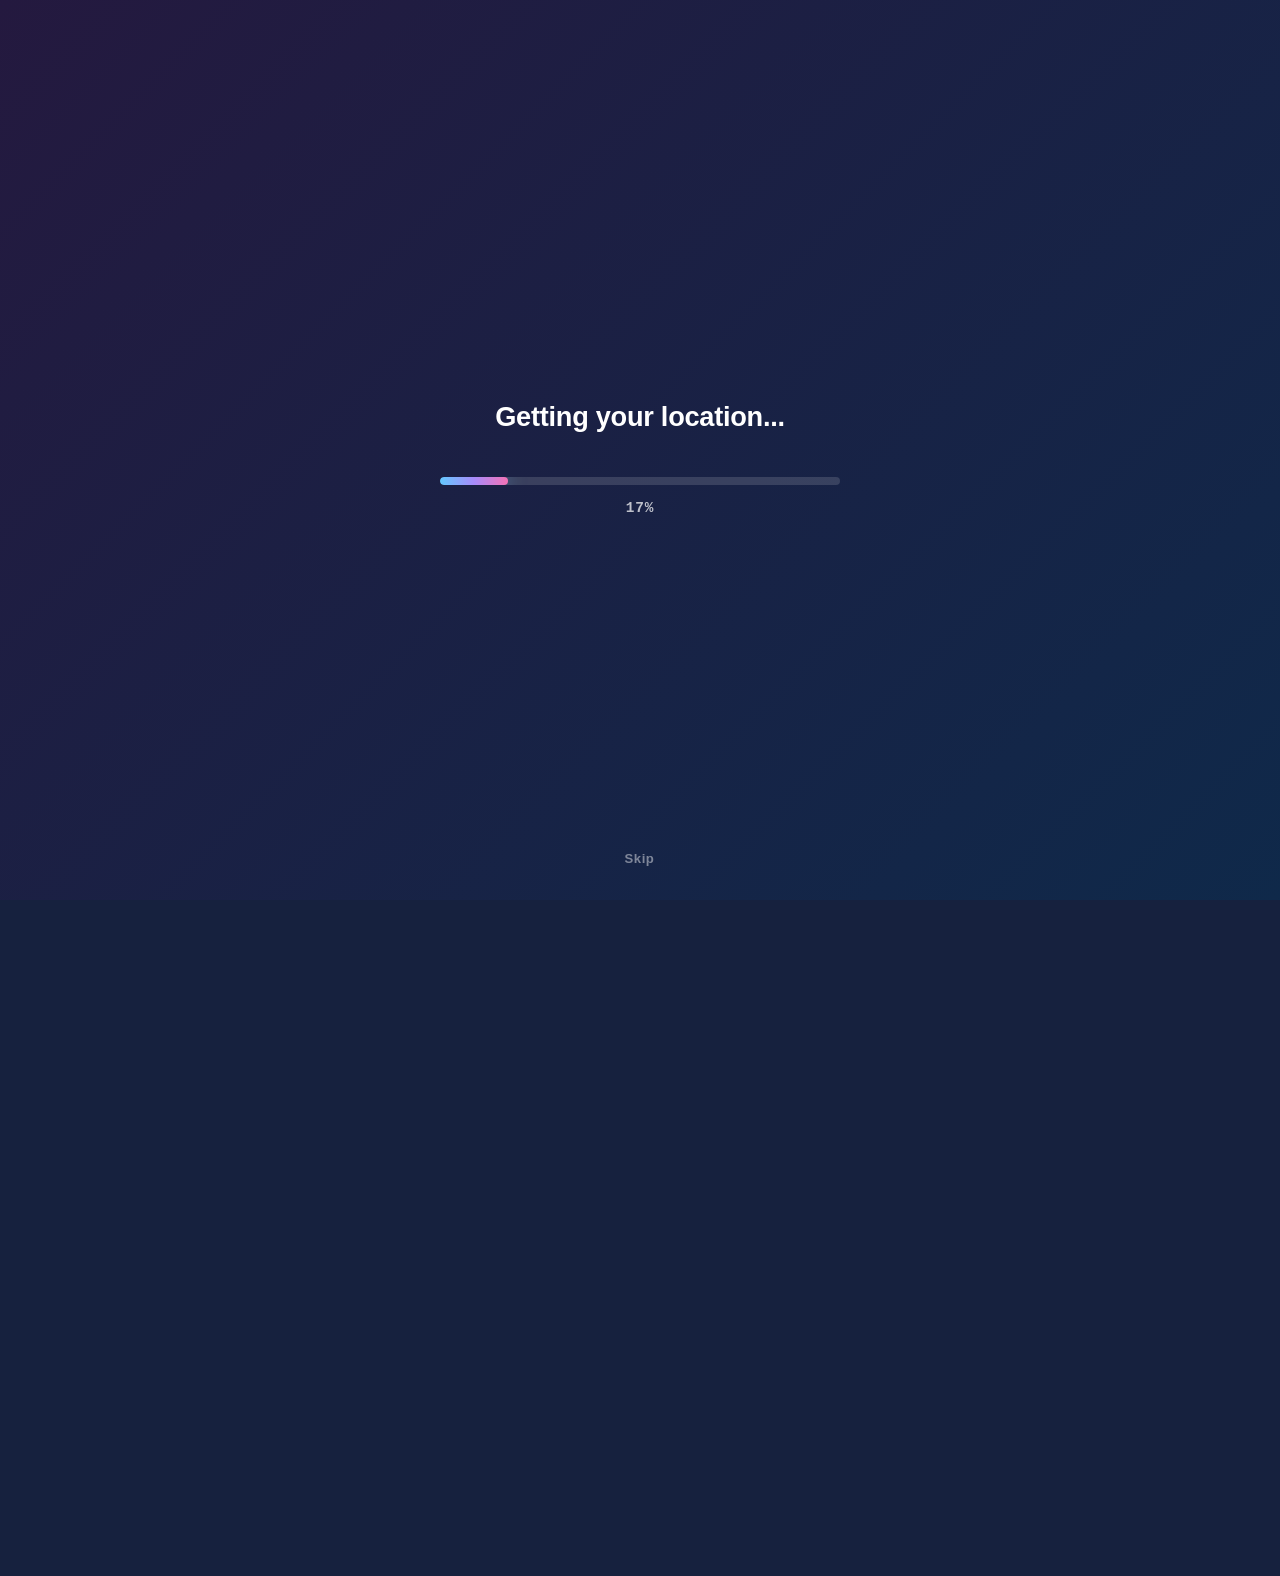
==== commit 7fa8fb3d: "Remove LinkedIn URL from contact details Removed the plain text LinkedIn URL from the contact detail" ====
--- a/contactme.html
+++ b/contactme.html
@@ -96,7 +96,6 @@
                             </div>
                             <h3>LinkedIn</h3>
                         </div>
-                        <p class="contact-detail">linkedin.com/in/myagmar-mendsanaa-64799b420</p>
                         <p class="contact-detail is-prose" data-i18n="contact_li_detail">LinkedInでつながる</p>
                         <div class="contact-card-actions">
                             <a href="https://www.linkedin.com/in/myagmar-mendsanaa-64799b420/" class="mini-btn" target="_blank" rel="noopener noreferrer" data-i18n="contact_btn_visit">プロフィールを見る</a>
